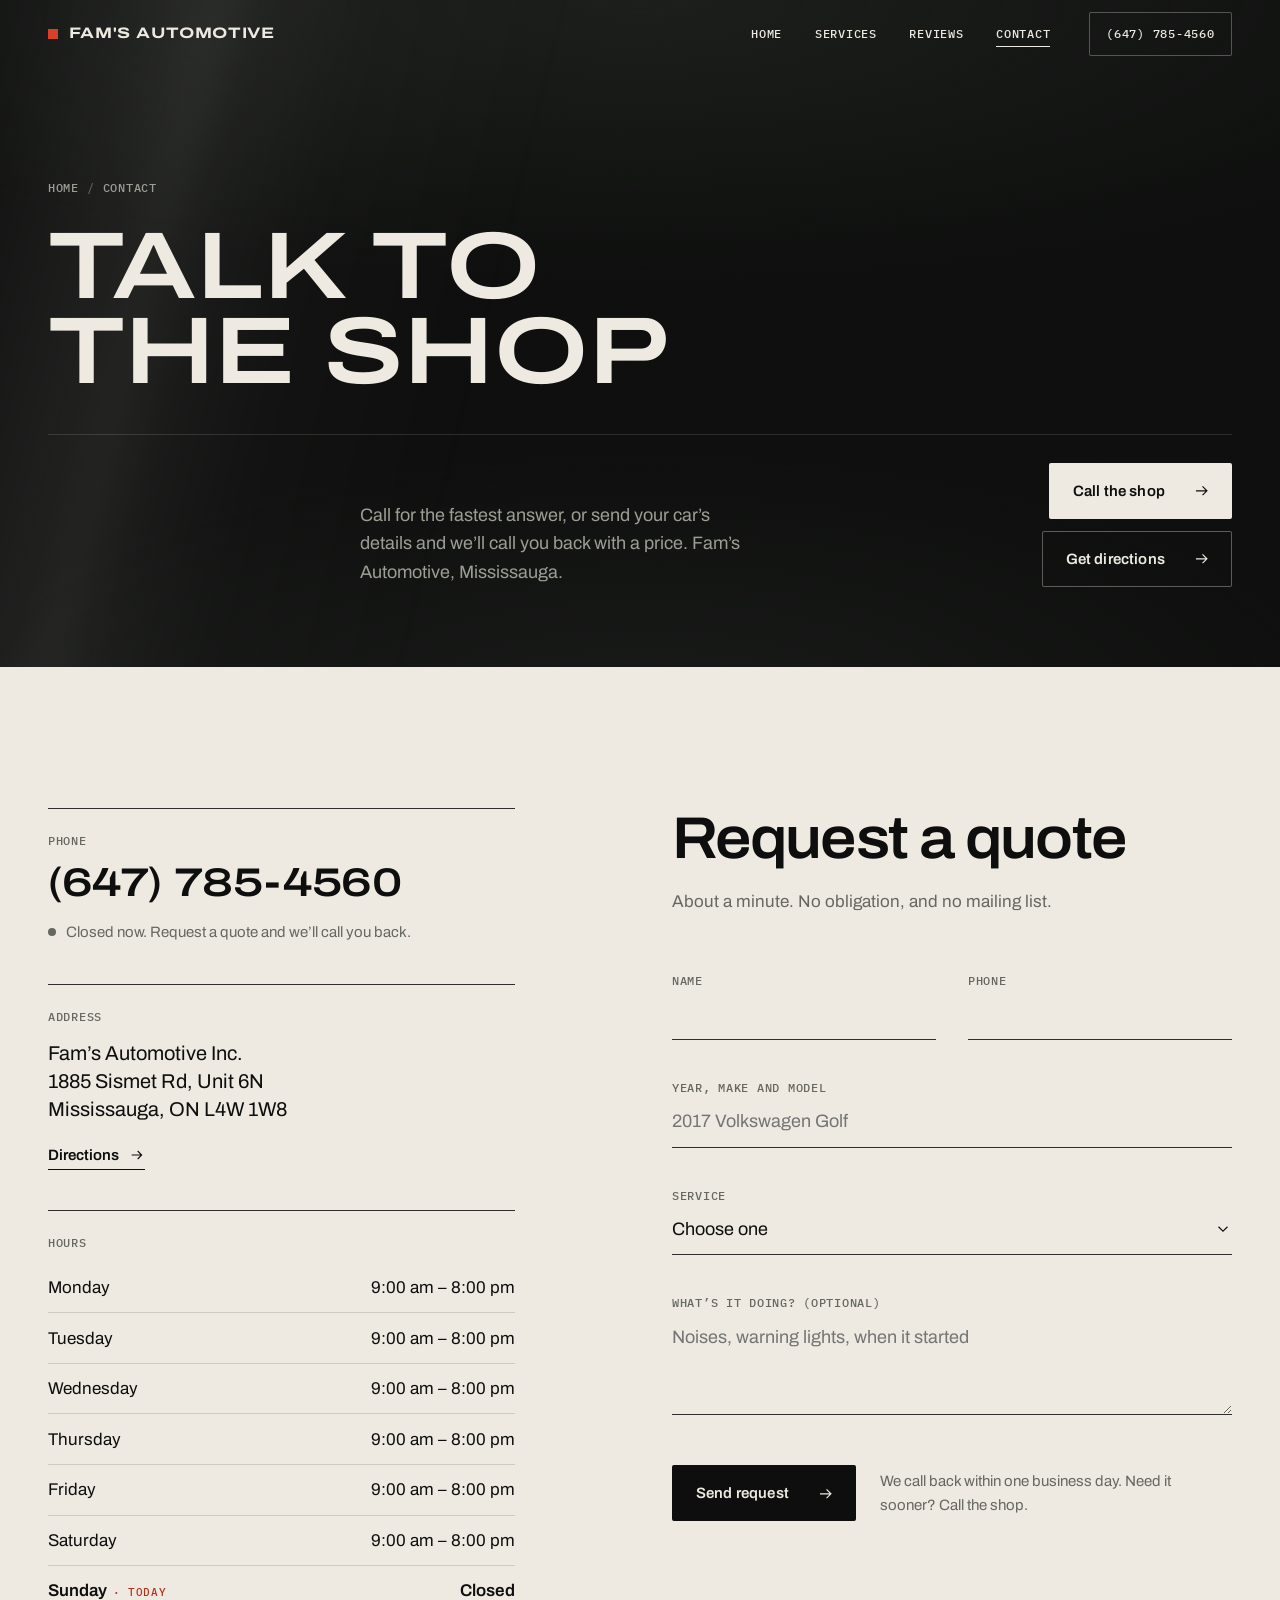
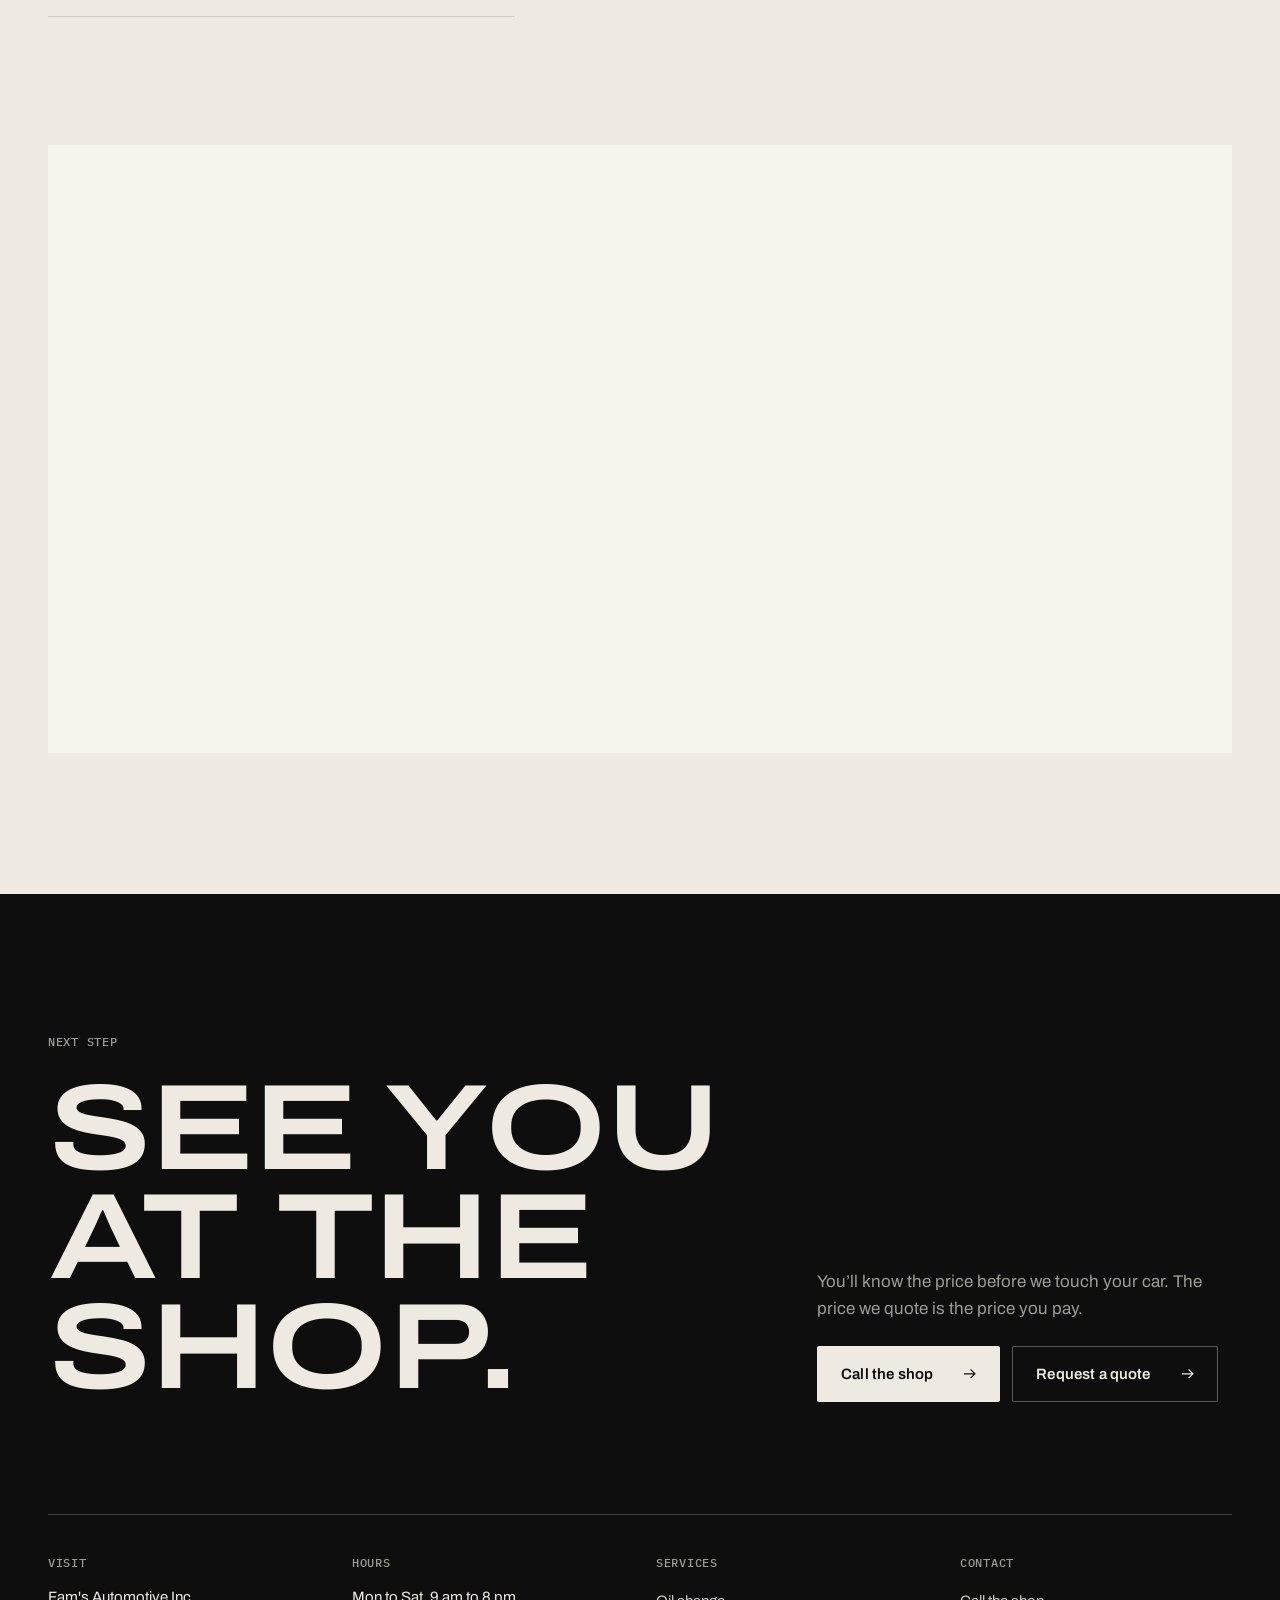
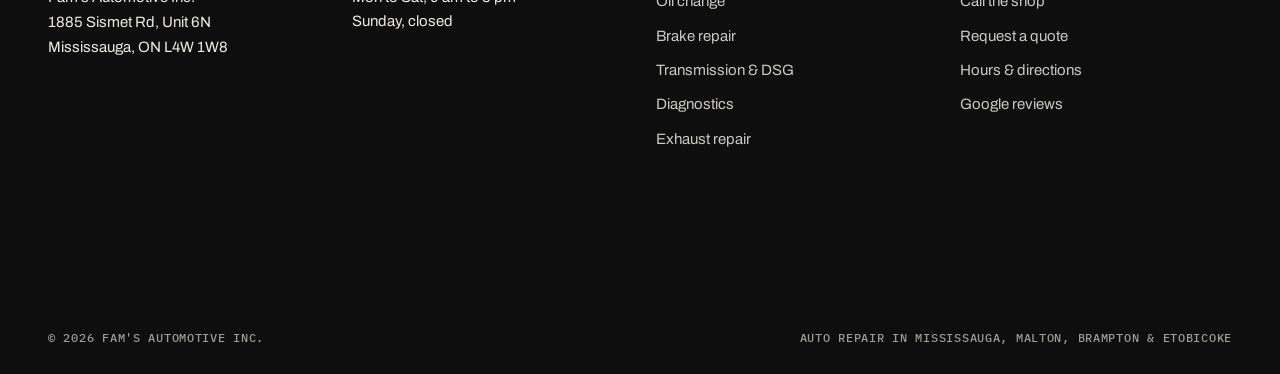
==== contact.html @ 75e60c89 "Complete homepage: real shop photos, gallery, comparison, cost of waiting, FAQ - Real photos (plates" ====
<!doctype html>
<html lang="en-CA">
<head>
  <meta charset="utf-8">
  <meta name="viewport" content="width=device-width, initial-scale=1, viewport-fit=cover">
  <title>Contact Fam's Automotive | Book Auto Repair in Mississauga</title>
  <meta name="description" content="Call, book online or get directions to Fam's Automotive in Mississauga. Hours, address and a quick quote form. Tell us your car and the problem and we'll call you back with a price.">
  <link rel="canonical" href="https://fams-automotive-teal.vercel.app/contact.html">
  <meta name="robots" content="index, follow, max-image-preview:large">
  <meta name="theme-color" content="#0d0e0d">
  <meta property="og:type" content="website">
  <meta property="og:site_name" content="Fam's Automotive Inc.">
  <meta property="og:locale" content="en_CA">
  <meta property="og:title" content="Contact Fam's Automotive | Mississauga Auto Repair">
  <meta property="og:description" content="Call, book online or get directions. Honest quotes before any work.">
  <meta property="og:url" content="https://fams-automotive-teal.vercel.app/contact.html">
  <meta property="og:image" content="https://fams-automotive-teal.vercel.app/images/og-fams-automotive.jpg">
  <meta property="og:image:width" content="1200">
  <meta property="og:image:height" content="630">
  <meta name="twitter:card" content="summary_large_image">

  <link rel="icon" href="favicon.svg" type="image/svg+xml">
  <link rel="apple-touch-icon" href="images/apple-touch-icon.png">
  <link rel="manifest" href="site.webmanifest">
  <link rel="preload" href="fonts/archivo-var.woff2" as="font" type="font/woff2" crossorigin>
  <link rel="stylesheet" href="css/styles.css?v=20261026e">
  <script>document.documentElement.classList.add('js')</script>

  <script type="application/ld+json">
  {
    "@context": "https://schema.org",
    "@graph": [
      {
        "@type": "AutoRepair",
        "@id": "https://fams-automotive-teal.vercel.app/#business",
        "name": "Fam's Automotive Inc.",
        "url": "https://fams-automotive-teal.vercel.app/",
        "telephone": "+1-647-785-4560",
        "image": "https://fams-automotive-teal.vercel.app/images/og-fams-automotive.jpg",
        "priceRange": "$$",
        "address": { "@type": "PostalAddress", "streetAddress": "1885 Sismet Rd Unit 6N", "addressLocality": "Mississauga", "addressRegion": "ON", "postalCode": "L4W 1W8", "addressCountry": "CA" },
        "openingHoursSpecification": [
          { "@type": "OpeningHoursSpecification", "dayOfWeek": ["Monday", "Tuesday", "Wednesday", "Thursday", "Friday", "Saturday"], "opens": "09:00", "closes": "20:00" }
        ],
        "contactPoint": { "@type": "ContactPoint", "telephone": "+1-647-785-4560", "contactType": "customer service", "areaServed": "CA" },
        "hasMap": "https://share.google/P5KAsRLT8g4FF58c0"
      },
      {
        "@type": "ContactPage",
        "@id": "https://fams-automotive-teal.vercel.app/contact.html#webpage",
        "url": "https://fams-automotive-teal.vercel.app/contact.html",
        "name": "Contact Fam's Automotive | Book Auto Repair in Mississauga",
        "isPartOf": { "@id": "https://fams-automotive-teal.vercel.app/#website" },
        "about": { "@id": "https://fams-automotive-teal.vercel.app/#business" },
        "breadcrumb": { "@id": "https://fams-automotive-teal.vercel.app/contact.html#breadcrumb" },
        "inLanguage": "en-CA"
      },
      {
        "@type": "BreadcrumbList",
        "@id": "https://fams-automotive-teal.vercel.app/contact.html#breadcrumb",
        "itemListElement": [
          { "@type": "ListItem", "position": 1, "name": "Home", "item": "https://fams-automotive-teal.vercel.app/" },
          { "@type": "ListItem", "position": 2, "name": "Contact", "item": "https://fams-automotive-teal.vercel.app/contact.html" }
        ]
      }
    ]
  }
  </script>
</head>
<body>
  <a class="skip" href="#main">Skip to content</a>

  <header class="site-header">
    <div class="wrap site-header__in">
      <a class="brand" href="./" aria-label="Fam's Automotive, home"><span class="brand__mark" aria-hidden="true"></span><span class="brand__name">Fam's Automotive</span></a>
      <nav class="nav label" aria-label="Main"><a href="./">Home</a><a href="services.html">Services</a><a href="./#reviews">Reviews</a><a href="contact.html" aria-current="page">Contact</a></nav>
      <a class="header-call label" href="tel:+16477854560" data-phone aria-label="Call the shop at (647) 785-4560">(647) 785-4560</a>
      <button class="menu-btn label" type="button" aria-expanded="false" aria-controls="menu"><span class="menu-btn__text">Menu</span><span class="menu-btn__lines" aria-hidden="true"></span></button>
    </div>
  </header>
  <div class="menu" id="menu">
    <nav aria-label="Mobile"><ol><li><a class="menu__link" href="./"><span class="label">01</span>Home</a></li><li><a class="menu__link" href="services.html"><span class="label">02</span>Services</a></li><li><a class="menu__link" href="./#reviews"><span class="label">03</span>Reviews</a></li><li><a class="menu__link" href="contact.html"><span class="label">04</span>Contact</a></li></ol></nav>
    <div class="menu__foot">
      <a class="btn btn--light" href="tel:+16477854560" data-phone>Call the shop <svg class="btn__arrow" viewBox="0 0 24 24" aria-hidden="true"><path d="M4 12h15M13 6l6 6-6 6"/></svg></a>
      <a class="btn btn--outline-light" href="contact.html#quote">Request a quote <svg class="btn__arrow" viewBox="0 0 24 24" aria-hidden="true"><path d="M4 12h15M13 6l6 6-6 6"/></svg></a>
    </div>
  </div>

  <main id="main">
    <section class="page-hero on-ink" aria-labelledby="page-title">
      <div class="hero__bg" aria-hidden="true"><div class="hero__sheen"></div></div>
      <div class="wrap page-hero__grid">
        <div>
          <nav aria-label="Breadcrumb"><ol class="crumbs label in"><li><a href="./">Home</a></li><li aria-current="page">Contact</li></ol></nav>
          <h1 class="display" id="page-title"><span class="line"><span style="--d:100">Talk to</span></span> <span class="line"><span style="--d:200">the shop</span></span></h1>
        </div>
        <div class="page-hero__aside in" style="--d:450">
          <p>Call for the fastest answer, or send your car&rsquo;s details and we&rsquo;ll call you back with a price. Fam&rsquo;s Automotive, Mississauga.</p>
          <div class="page-hero__actions">
            <a class="btn btn--light" href="tel:+16477854560" data-phone>Call the shop <svg class="btn__arrow" viewBox="0 0 24 24" aria-hidden="true"><path d="M4 12h15M13 6l6 6-6 6"/></svg></a>
            <a class="btn btn--outline-light" href="https://www.google.com/maps/dir/?api=1&amp;destination=Fam%27s+Automotive+Inc%2C+1885+Sismet+Rd+Unit+6N%2C+Mississauga%2C+ON+L4W+1W8" target="_blank" rel="noopener">Get directions <svg class="btn__arrow" viewBox="0 0 24 24" aria-hidden="true"><path d="M4 12h15M13 6l6 6-6 6"/></svg></a>
          </div>
        </div>
      </div>
    </section>

    <section class="section" aria-label="Contact details and quote request">
      <div class="wrap">
        <div class="contact">
          <div class="contact__info">
            <div class="contact__block">
              <h2 class="label label--muted">Phone</h2>
              <a class="contact__big" href="tel:+16477854560" data-phone>(647) 785-4560</a>
              <p class="status" data-open-now hidden></p>
            </div>
            <div class="contact__block">
              <h2 class="label label--muted">Address</h2>
              <address>Fam&rsquo;s Automotive Inc.<br>1885 Sismet Rd, Unit 6N<br>Mississauga, ON L4W 1W8</address>
              <a class="link" href="https://www.google.com/maps/dir/?api=1&amp;destination=Fam%27s+Automotive+Inc%2C+1885+Sismet+Rd+Unit+6N%2C+Mississauga%2C+ON+L4W+1W8" target="_blank" rel="noopener">Directions <svg class="btn__arrow" viewBox="0 0 24 24" aria-hidden="true"><path d="M4 12h15M13 6l6 6-6 6"/></svg></a>
            </div>
            <div class="contact__block" id="hours">
              <h2 class="label label--muted">Hours</h2>
              <table class="hours" data-hours>
                <caption class="sr-only">Shop hours</caption>
                <tbody>
                  <tr data-day="Mon" data-open="09:00" data-close="20:00"><th scope="row">Monday</th><td>9:00 am &ndash; 8:00 pm</td></tr>
                  <tr data-day="Tue" data-open="09:00" data-close="20:00"><th scope="row">Tuesday</th><td>9:00 am &ndash; 8:00 pm</td></tr>
                  <tr data-day="Wed" data-open="09:00" data-close="20:00"><th scope="row">Wednesday</th><td>9:00 am &ndash; 8:00 pm</td></tr>
                  <tr data-day="Thu" data-open="09:00" data-close="20:00"><th scope="row">Thursday</th><td>9:00 am &ndash; 8:00 pm</td></tr>
                  <tr data-day="Fri" data-open="09:00" data-close="20:00"><th scope="row">Friday</th><td>9:00 am &ndash; 8:00 pm</td></tr>
                  <tr data-day="Sat" data-open="09:00" data-close="20:00"><th scope="row">Saturday</th><td>9:00 am &ndash; 8:00 pm</td></tr>
                  <tr data-day="Sun"><th scope="row">Sunday</th><td>Closed</td></tr>
                </tbody>
              </table>
            </div>
          </div>

          <div class="contact__form" id="quote">
            <form class="form reveal" action="[FORM ENDPOINT]" method="post" novalidate data-quote-form>
              <h2 class="heading" data-rise>Request a quote</h2>
              <p>About a minute. No obligation, and no mailing list.</p>
              <div class="form__fields">
                <div class="field">
                  <label class="label" for="q-name">Name</label>
                  <input id="q-name" name="name" type="text" autocomplete="name" required aria-describedby="q-name-err">
                  <p class="field__err" id="q-name-err" aria-live="polite"></p>
                </div>
                <div class="field">
                  <label class="label" for="q-phone">Phone</label>
                  <input id="q-phone" name="phone" type="tel" inputmode="tel" autocomplete="tel" required aria-describedby="q-phone-err">
                  <p class="field__err" id="q-phone-err" aria-live="polite"></p>
                </div>
                <div class="field field--full">
                  <label class="label" for="q-vehicle">Year, make and model</label>
                  <input id="q-vehicle" name="vehicle" type="text" placeholder="2017 Volkswagen Golf" required aria-describedby="q-vehicle-err">
                  <p class="field__err" id="q-vehicle-err" aria-live="polite"></p>
                </div>
                <div class="field field--full">
                  <label class="label" for="q-service">Service</label>
                  <select id="q-service" name="service" required aria-describedby="q-service-err">
                    <option value="">Choose one</option>
                    <option value="oil-change">Oil change &amp; maintenance</option>
                    <option value="brakes">Brakes</option>
                    <option value="transmission">Transmission or DSG service</option>
                    <option value="diagnostics">Check engine light / diagnostics</option>
                    <option value="exhaust">Exhaust or manifold</option>
                    <option value="tune-up">Tune-up / spark plugs</option>
                    <option value="suspension">Suspension &amp; steering</option>
                    <option value="other">Something else</option>
                  </select>
                  <p class="field__err" id="q-service-err" aria-live="polite"></p>
                </div>
                <div class="field field--full">
                  <label class="label" for="q-msg">What&rsquo;s it doing? (optional)</label>
                  <textarea id="q-msg" name="message" placeholder="Noises, warning lights, when it started"></textarea>
                  <p class="field__err"></p>
                </div>
              </div>
              <input type="text" name="_gotcha" tabindex="-1" autocomplete="off" hidden>
              <div class="form__submit">
                <button class="btn btn--dark" type="submit">Send request <svg class="btn__arrow" viewBox="0 0 24 24" aria-hidden="true"><path d="M4 12h15M13 6l6 6-6 6"/></svg></button>
                <p class="muted">We call back within one business day. Need it sooner? Call the shop.</p>
              </div>
              <p class="form__status" role="status" aria-live="polite"></p>
            </form>
          </div>
        </div>

        <div class="map reveal">
          <iframe title="Map to Fam's Automotive in Mississauga" src="https://maps.google.com/maps?q=Fam%27s%20Automotive%20Inc%2C%201885%20Sismet%20Rd%20Unit%206N%2C%20Mississauga%2C%20ON%20L4W%201W8&amp;z=14&amp;output=embed" loading="lazy" referrerpolicy="no-referrer-when-downgrade"></iframe>
        </div>
      </div>
    </section>
  </main>

  <footer class="closing on-ink" aria-labelledby="closing-title">
    <div class="wrap">
      <div class="closing__grid">
        <div>
          <p class="label label--muted reveal">Next step</p>
          <h2 class="display" id="closing-title" style="margin-top:1.5rem">See you at the shop.</h2>
        </div>
        <div class="closing__cta reveal" style="--i:1">
          <p>You&rsquo;ll know the price before we touch your car. The price we quote is the price you pay.</p>
          <div class="closing__btns">
            <a class="btn btn--light" href="tel:+16477854560" data-phone>Call the shop <svg class="btn__arrow" viewBox="0 0 24 24" aria-hidden="true"><path d="M4 12h15M13 6l6 6-6 6"/></svg></a>
            <a class="btn btn--outline-light" href="contact.html#quote">Request a quote <svg class="btn__arrow" viewBox="0 0 24 24" aria-hidden="true"><path d="M4 12h15M13 6l6 6-6 6"/></svg></a>
          </div>
        </div>
      </div>
      <div class="foot">
        <div>
          <h2 class="label">Visit</h2>
          <address>Fam's Automotive Inc.<br>1885 Sismet Rd, Unit 6N<br>Mississauga, ON L4W 1W8</address>
        </div>
        <div>
          <h2 class="label">Hours</h2>
          <p>Mon to Sat, 9 am to 8 pm<br>Sunday, closed</p>
        </div>
        <div>
          <h2 class="label">Services</h2>
          <ul>
            <li><a href="services.html#oil-change">Oil change</a></li>
            <li><a href="services.html#brake-repair">Brake repair</a></li>
            <li><a href="services.html#transmission-service">Transmission &amp; DSG</a></li>
            <li><a href="services.html#check-engine-light">Diagnostics</a></li>
            <li><a href="services.html#exhaust-repair">Exhaust repair</a></li>
          </ul>
        </div>
        <div>
          <h2 class="label">Contact</h2>
          <ul>
            <li><a href="tel:+16477854560" data-phone>Call the shop</a></li>
            <li><a href="contact.html#quote">Request a quote</a></li>
            <li><a href="contact.html#hours">Hours &amp; directions</a></li>
            <li><a href="https://share.google/P5KAsRLT8g4FF58c0" rel="noopener" target="_blank">Google reviews</a></li>
          </ul>
        </div>
      </div>
      <p class="wordmark" aria-hidden="true"><span style="--c:0">F</span><span style="--c:1">A</span><span style="--c:2">M</span><span style="--c:3">’</span><span style="--c:4">S</span><span style="--c:5">&nbsp;</span><span style="--c:6">A</span><span style="--c:7">U</span><span style="--c:8">T</span><span style="--c:9">O</span><span style="--c:10">M</span><span style="--c:11">O</span><span style="--c:12">T</span><span style="--c:13">I</span><span style="--c:14">V</span><span style="--c:15">E</span></p>
      <div class="legal label">
        <p>&copy; <span data-year>2026</span> Fam's Automotive Inc.</p>
        <p>Auto repair in Mississauga, Malton, Brampton &amp; Etobicoke</p>
      </div>
    </div>
  </footer>

  <nav class="mbar" aria-label="Quick contact">
    <a href="tel:+16477854560" data-phone><svg viewBox="0 0 24 24" aria-hidden="true"><path d="M5 4h4l2 5-2.5 1.5a11 11 0 0 0 5 5L15 13l5 2v4a2 2 0 0 1-2 2A16 16 0 0 1 3 6a2 2 0 0 1 2-2"/></svg> Call the shop</a>
    <a href="contact.html#quote">Request a quote</a>
  </nav>

  <script src="js/main.js?v=20261026e" defer></script>
</body>
</html>
---- css/styles.css ----
/* Fam's Automotive
   Editorial / spec-sheet system. Graphite, bone, one signal red used sparingly.
   Archivo (variable width) for everything, IBM Plex Mono for labels. */

@font-face {
  font-family: "Archivo";
  src: url("../fonts/archivo-var.woff2") format("woff2");
  font-weight: 100 900;
  font-stretch: 62% 125%;
  font-display: swap;
}
@font-face {
  font-family: "Plex Mono";
  src: url("../fonts/plex-mono-400.woff2") format("woff2");
  font-weight: 400;
  font-display: swap;
}
@font-face {
  font-family: "Plex Mono";
  src: url("../fonts/plex-mono-500.woff2") format("woff2");
  font-weight: 500;
  font-display: swap;
}

:root {
  --ink: #0d0e0d;
  --ink-2: #161816;
  --ink-3: #222522;
  --bone: #eeeae2;
  --paper: #f7f4ee;
  --cream: #e5ddcf;
  --stone: #66675f; /* 5.1:1 on bone, 4.6:1 on cream */
  --stone-dark: #9c9d94; /* muted text on ink, 6.9:1 */
  --line: rgba(13, 14, 13, 0.14);
  --line-strong: rgba(13, 14, 13, 0.85);
  --line-dark: rgba(236, 235, 229, 0.14);
  --signal: #d8402a;
  --signal-ink: #b5321e; /* on bone/paper, 5.2:1 */

  --sans: "Archivo", ui-sans-serif, system-ui, -apple-system, "Segoe UI", sans-serif;
  --mono: "Plex Mono", ui-monospace, "SFMono-Regular", Menlo, monospace;

  --gutter: clamp(1.25rem, 4vw, 3rem);
  --max: 90rem;
  --header-h: 4.25rem;
  --mbar-h: 0px;
  --ease: cubic-bezier(0.2, 0.7, 0.1, 1);
  --ease-in-out: cubic-bezier(0.65, 0, 0.35, 1);
}

*, *::before, *::after { box-sizing: border-box; }
* { margin: 0; }
html { -webkit-text-size-adjust: 100%; scroll-padding-top: calc(var(--header-h) + 1rem); }
@media (prefers-reduced-motion: no-preference) { html { scroll-behavior: smooth; } }
body {
  font: 400 1.0625rem/1.6 var(--sans);
  font-stretch: 100%;
  color: var(--ink);
  background: var(--bone);
  -webkit-font-smoothing: antialiased;
  -moz-osx-font-smoothing: grayscale;
  text-rendering: optimizeLegibility;
  padding-bottom: var(--mbar-h);
}
img, svg, video, iframe { display: block; max-width: 100%; }
a { color: inherit; text-decoration: none; }
button, input, select, textarea { font: inherit; color: inherit; }
button { background: none; border: 0; padding: 0; cursor: pointer; }
p { text-wrap: pretty; }
::selection { background: var(--signal); color: var(--bone); }

.skip {
  position: absolute; left: 1rem; top: -4rem; z-index: 200;
  padding: 0.75rem 1rem; background: var(--bone); color: var(--ink); font-weight: 600;
}
.skip:focus { top: 1rem; }
:focus-visible { outline: 2px solid var(--signal); outline-offset: 3px; }

.wrap { width: min(100% - 2 * var(--gutter), var(--max)); margin-inline: auto; }
.sr-only { position: absolute; width: 1px; height: 1px; overflow: hidden; clip: rect(0 0 0 0); white-space: nowrap; }

/* ---------- Type ---------- */
.display {
  font-family: var(--sans);
  font-stretch: 125%;
  font-weight: 600;
  text-transform: uppercase;
  letter-spacing: -0.012em;
  line-height: 0.9;
  text-wrap: balance;
}
.label {
  font: 500 0.75rem/1.3 var(--mono);
  letter-spacing: 0.06em;
  text-transform: uppercase;
}
.label--muted { color: var(--stone); }
.on-ink .label--muted, .on-ink .muted { color: var(--stone-dark); }
.muted { color: var(--stone); }

/* ---------- Buttons ---------- */
.btn {
  position: relative; display: inline-flex; align-items: center; justify-content: space-between; gap: 1.75rem;
  min-height: 3.5rem; padding: 0 1.35rem 0 1.5rem;
  border-radius: 2px;
  font-weight: 600; font-size: 0.9375rem; letter-spacing: 0.01em;
  transition: background-color 0.35s var(--ease), color 0.35s var(--ease), box-shadow 0.35s var(--ease);
}
.btn__arrow { width: 1.1rem; height: 1.1rem; flex: none; fill: none; stroke: currentColor; stroke-width: 1.6; transition: transform 0.45s var(--ease); }
.btn--light { background: var(--bone); color: var(--ink); }
.btn--dark { background: var(--ink); color: var(--bone); }
.btn--outline-light { color: var(--bone); box-shadow: inset 0 0 0 1px rgba(236, 235, 229, 0.35); }
.btn--outline-dark { color: var(--ink); box-shadow: inset 0 0 0 1px var(--line-strong); }
@media (hover: hover) and (pointer: fine) {
  .btn:hover .btn__arrow { transform: translateX(4px); }
  .btn--light:hover { background: #fff; }
  .btn--dark:hover { background: var(--ink-3); }
  .btn--outline-light:hover { box-shadow: inset 0 0 0 1px var(--bone); }
  .btn--outline-dark:hover { background: var(--ink); color: var(--bone); }
}
.link {
  display: inline-flex; align-items: center; gap: 0.6rem;
  font-weight: 600; font-size: 0.9375rem;
  background: linear-gradient(currentColor, currentColor) 0 100% / 100% 1px no-repeat;
  padding-bottom: 0.2rem;
  transition: background-size 0.45s var(--ease);
}
.link .btn__arrow { width: 1rem; height: 1rem; }
@media (hover: hover) and (pointer: fine) {
  .link:hover { background-size: 0% 1px; background-position: 100% 100%; }
  .link:hover .btn__arrow { transform: translateX(4px); }
}

/* ---------- Header ---------- */
.site-header {
  position: fixed; inset: 0 0 auto 0; z-index: 100;
  padding-top: env(safe-area-inset-top);
  color: var(--bone);
  transition: background-color 0.4s var(--ease), border-color 0.4s var(--ease);
  border-bottom: 1px solid transparent;
}
.site-header.is-scrolled { background: rgba(13, 14, 13, 0.88); backdrop-filter: blur(14px) saturate(1.2); -webkit-backdrop-filter: blur(14px) saturate(1.2); border-bottom-color: var(--line-dark); }
.site-header__in { display: flex; align-items: center; justify-content: space-between; gap: 1.5rem; height: var(--header-h); }
.brand { display: inline-flex; align-items: center; gap: 0.7rem; }
.brand__mark { width: 0.6rem; height: 0.6rem; background: var(--signal); flex: none; }
.brand__name { font-stretch: 125%; font-weight: 700; font-size: 0.95rem; letter-spacing: 0.04em; text-transform: uppercase; line-height: 1; white-space: nowrap; }
.nav { display: none; }
.nav a { position: relative; display: inline-flex; align-items: center; height: 2.75rem; padding: 0 0.9rem; }
.nav a::after { content: ""; position: absolute; left: 0.9rem; right: 0.9rem; bottom: 0.55rem; height: 1px; background: currentColor; transform: scaleX(0); transform-origin: right; transition: transform 0.45s var(--ease); }
.nav a[aria-current="page"]::after { transform: scaleX(1); }
@media (hover: hover) and (pointer: fine) { .nav a:hover::after { transform: scaleX(1); transform-origin: left; } }
.header-call { display: none; }
.menu-btn {
  display: inline-flex; align-items: center; gap: 0.6rem; height: 2.75rem; padding: 0 0.25rem;
}
.menu-btn__lines { position: relative; width: 1.5rem; height: 0.55rem; }
.menu-btn__lines::before, .menu-btn__lines::after { content: ""; position: absolute; left: 0; right: 0; height: 1.5px; background: currentColor; transition: transform 0.45s var(--ease), top 0.45s var(--ease); }
.menu-btn__lines::before { top: 0; }
.menu-btn__lines::after { top: calc(100% - 1.5px); }
.nav-open .menu-btn__lines::before { top: calc(50% - 0.75px); transform: rotate(45deg); }
.nav-open .menu-btn__lines::after { top: calc(50% - 0.75px); transform: rotate(-45deg); }
@media (min-width: 60rem) {
  .nav { display: flex; align-items: center; gap: 0.25rem; margin-left: auto; }
  .header-call { display: inline-flex; align-items: center; gap: 0.6rem; height: 2.75rem; padding: 0 1.1rem; border-radius: 2px; box-shadow: inset 0 0 0 1px rgba(236, 235, 229, 0.3); transition: background-color 0.35s var(--ease), color 0.35s var(--ease); }
  .menu-btn { display: none; }
}
@media (hover: hover) and (pointer: fine) { .header-call:hover { background: var(--bone); color: var(--ink); } }

/* Mobile menu */
.menu {
  position: fixed; inset: 0; z-index: 90;
  display: flex; flex-direction: column; justify-content: space-between;
  padding: calc(var(--header-h) + env(safe-area-inset-top) + 2rem) var(--gutter) calc(2rem + env(safe-area-inset-bottom));
  background: var(--ink); color: var(--bone);
  visibility: hidden; opacity: 0;
  transition: opacity 0.4s var(--ease), visibility 0s linear 0.4s;
}
.nav-open .menu { visibility: visible; opacity: 1; transition: opacity 0.4s var(--ease); }
.nav-open { overflow: hidden; }
.menu ol { list-style: none; padding: 0; border-top: 1px solid var(--line-dark); }
.menu li { border-bottom: 1px solid var(--line-dark); }
.menu a.menu__link { display: flex; align-items: baseline; gap: 1rem; padding: 1.1rem 0; font-stretch: 125%; font-weight: 600; font-size: clamp(1.7rem, 8vw, 2.6rem); text-transform: uppercase; line-height: 1; letter-spacing: -0.01em; }
.menu a.menu__link .label { color: var(--stone-dark); font-size: 0.7rem; }
.menu__foot { display: grid; gap: 1rem; }
@media (min-width: 60rem) { .menu { display: none; } }

/* ---------- Hero ---------- */
.hero {
  position: relative; isolation: isolate; overflow: hidden;
  min-height: 100vh; min-height: 100svh;
  display: grid; grid-template-rows: 1fr auto;
  background: var(--ink); color: var(--bone);
  padding-top: calc(var(--header-h) + env(safe-area-inset-top));
}
/* Background: light moving across dark paint. Felt, not seen. */
.hero__bg { position: absolute; inset: 0; z-index: -1; overflow: hidden; pointer-events: none; }
.hero__bg::before {
  content: ""; position: absolute; inset: 0;
  background:
    radial-gradient(120% 70% at 50% 0%, #1b1e1b 0%, rgba(13, 14, 13, 0) 60%),
    radial-gradient(80% 60% at 50% 110%, #191b19 0%, rgba(13, 14, 13, 0) 70%),
    var(--ink);
}
.hero__sheen {
  position: absolute; top: -40%; bottom: -40%; left: -60%; width: 220%;
  background:
    linear-gradient(104deg,
      transparent 38%,
      rgba(236, 235, 229, 0.025) 44%,
      rgba(236, 235, 229, 0.085) 49.4%,
      rgba(236, 235, 229, 0.11) 50%,
      rgba(236, 235, 229, 0.06) 51.2%,
      rgba(236, 235, 229, 0.02) 55%,
      transparent 62%);
  filter: blur(18px);
  transform: translateX(-18%);
}
/* Phone-only hero video (portrait clip). Desktop keeps the light band: the clip would have to be
   blown up and cropped to a thin strip there. main.js only loads it on phones. */
.hero__video, .hero__shade { display: none; }
@media (max-width: 59.99rem) {
  .hero__video { display: block; position: absolute; inset: 0; width: 100%; height: 100%; object-fit: cover; opacity: 0; transition: opacity 1.4s var(--ease); }
  .hero__video.is-playing { opacity: 0.8; }
  .hero__shade {
    display: block; position: absolute; inset: 0;
    background:
      linear-gradient(to bottom, rgba(13, 14, 13, 0.75) 0%, rgba(13, 14, 13, 0) 22%),
      linear-gradient(to top, rgba(13, 14, 13, 0.85) 0%, rgba(13, 14, 13, 0) 35%),
      radial-gradient(90% 45% at 50% 46%, rgba(13, 14, 13, 0.62) 0%, rgba(13, 14, 13, 0.18) 100%);
  }
}
.hero__sheen--warm {
  background: linear-gradient(104deg, transparent 44%, rgba(216, 64, 42, 0.05) 50%, transparent 56%);
  filter: blur(40px);
}
@media (prefers-reduced-motion: no-preference) {
  .hero__sheen { animation: sheen 16s var(--ease-in-out) infinite alternate; }
  .hero__sheen--warm { animation-duration: 23s; animation-delay: -6s; }
  @keyframes sheen { from { transform: translateX(-26%); } to { transform: translateX(16%); } }
}
.hero__bg::after {
  content: ""; position: absolute; inset: 0; opacity: 0.09; mix-blend-mode: overlay;
  background-image: url("data:image/svg+xml,%3Csvg xmlns='http://www.w3.org/2000/svg' width='200' height='200'%3E%3Cfilter id='n'%3E%3CfeTurbulence type='fractalNoise' baseFrequency='.85' numOctaves='3' stitchTiles='stitch'/%3E%3C/filter%3E%3Crect width='100%25' height='100%25' filter='url(%23n)'/%3E%3C/svg%3E");
}

.hero__main { display: grid; place-items: center; text-align: center; padding: clamp(2.5rem, 8vh, 6rem) 0; }
.hero__inner { display: flex; flex-direction: column; align-items: center; }
.hero__kicker { display: inline-flex; align-items: center; gap: 0.9rem; color: var(--stone-dark); }
.hero__kicker::before, .hero__kicker::after { content: ""; width: 1.75rem; height: 1px; background: currentColor; opacity: 0.6; }
.hero__title {
  margin-top: 1.75rem;
  font-size: clamp(2.35rem, 8.6vw, 6.5rem);
  max-width: 13.5ch;
}
.hero__sub { margin-top: 1.75rem; max-width: 34rem; font-size: clamp(1.0625rem, 1.6vw, 1.1875rem); line-height: 1.55; color: var(--stone-dark); }
.hero__actions { display: flex; flex-wrap: wrap; justify-content: center; gap: 0.75rem; margin-top: 2.5rem; width: 100%; }
.hero__actions .btn { min-width: 15rem; flex: 0 1 auto; }
@media (max-width: 34rem) { .hero__actions .btn { flex: 1 1 100%; } }

.specs {
  display: grid; grid-template-columns: repeat(2, 1fr);
  border-top: 1px solid var(--line-dark);
  list-style: none; padding: 0;
}
.specs li { padding: 1.1rem 0 1.25rem; display: grid; gap: 0.35rem; align-content: start; }
.specs li:nth-child(odd) { padding-right: 1rem; }
.specs li:nth-child(even) { padding-left: 1rem; border-left: 1px solid var(--line-dark); }
.specs li:nth-child(n+3) { border-top: 1px solid var(--line-dark); }
.specs .label { color: var(--stone-dark); }
.specs strong { font-weight: 500; font-size: 1rem; letter-spacing: 0; }
@media (min-width: 52rem) {
  .specs { grid-template-columns: repeat(4, 1fr); }
  .specs li { padding: 1.5rem 1.5rem 1.75rem !important; border-top: 0 !important; border-left: 1px solid var(--line-dark); }
  .specs li:first-child { border-left: 0; padding-left: 0 !important; }
}

/* Load-in: masked line rise for the headline, simple fades for the rest */
@media (prefers-reduced-motion: no-preference) {
  .js .in { opacity: 0; transform: translateY(16px); animation: in 1.1s var(--ease) forwards; animation-delay: calc(var(--d, 0) * 1ms + 150ms); }
  @keyframes in { to { opacity: 1; transform: none; } }
  .js .line { display: block; overflow: hidden; padding-bottom: 0.06em; margin-bottom: -0.06em; }
  .js .line > span { display: block; transform: translateY(105%); animation: line 1.2s var(--ease) forwards; animation-delay: calc(var(--d, 0) * 1ms + 150ms); }
  @keyframes line { to { transform: none; } }
}

/* ---------- Page hero (inner pages) ---------- */
.page-hero {
  position: relative; isolation: isolate; overflow: hidden;
  background: var(--ink); color: var(--bone);
  padding: calc(var(--header-h) + env(safe-area-inset-top) + clamp(3rem, 9vw, 7rem)) 0 0;
}
.page-hero__grid { display: grid; gap: 2.5rem; padding-bottom: clamp(3rem, 7vw, 5rem); }
.page-hero h1 { font-size: clamp(2.4rem, 7.4vw, 6.25rem); }
.page-hero__aside { display: grid; gap: 1.75rem; align-items: end; padding-top: 1.75rem; border-top: 1px solid var(--line-dark); }
.page-hero__aside p { color: var(--stone-dark); font-size: 1.125rem; max-width: 30rem; }
.page-hero__actions { display: flex; flex-wrap: wrap; gap: 0.75rem; }
.crumbs { display: flex; gap: 0.5rem; list-style: none; padding: 0; margin-bottom: 1.75rem; color: var(--stone-dark); }
.crumbs li + li::before { content: "/"; margin-right: 0.5rem; opacity: 0.5; }
@media (max-width: 34rem) { .page-hero__actions .btn { flex: 1 1 100%; } }
@media (min-width: 60rem) {
  .page-hero__aside { grid-template-columns: 3fr 9fr; column-gap: 2rem; }
  .page-hero__aside p { grid-column: 2; max-width: 34rem; }
  .page-hero__actions { grid-column: 2; }
}
@media (min-width: 72rem) {
  .page-hero__aside { grid-template-columns: 3fr 5fr 4fr; }
  .page-hero__aside p { grid-column: 2; }
  .page-hero__actions { grid-column: 3; justify-content: flex-end; }
}

/* ---------- Sections ---------- */
.section { padding: clamp(5rem, 11vw, 9.5rem) 0; }
.section--paper { background: var(--paper); }
.section--ink { background: var(--ink); color: var(--bone); }
.section--cream { background: var(--cream); }

/* Section headings: sentence case, near-normal width. Wide caps are kept for page titles and the closing line. */
.heading { font-stretch: 108%; font-weight: 600; font-size: clamp(2rem, 4.6vw, 3.9rem); line-height: 1.02; letter-spacing: -0.032em; text-wrap: balance; }
.heading--svc { font-size: clamp(1.9rem, 3.6vw, 2.9rem); }

/* Family */
.family__grid { display: grid; gap: 3rem; }
.family__text { display: grid; gap: 1.5rem; align-content: start; }
.family__photo { order: 2; display: grid; gap: 0.9rem; }
.photo-slot {
  position: relative; aspect-ratio: 4 / 5; display: grid; place-items: center;
  background: repeating-linear-gradient(135deg, rgba(13, 14, 13, 0.045) 0 1px, transparent 1px 14px), #ddd4c4;
  color: var(--stone);
}
.photo-slot::before { content: ""; position: absolute; inset: 0.9rem; border: 1px solid rgba(13, 14, 13, 0.18); pointer-events: none; }
.family__note { display: grid; gap: 1rem; max-width: 36rem; font-size: 1.1875rem; line-height: 1.55; }
.family__sign { margin-top: 0.5rem; font-weight: 600; }
.promises { list-style: none; padding: 0; margin-top: 1rem; border-top: 1px solid var(--line-strong); max-width: 36rem; }
.promises li { display: grid; grid-template-columns: 10.5rem minmax(0, 1fr); gap: 1rem; padding: 0.95rem 0; border-bottom: 1px solid rgba(13, 14, 13, 0.16); align-items: baseline; }
@media (max-width: 30rem) { .promises li { grid-template-columns: 1fr; gap: 0.25rem; } }
@media (min-width: 60rem) {
  .family__grid { grid-template-columns: 5fr 7fr; column-gap: clamp(2rem, 5vw, 5rem); align-items: start; }
  .family__photo { order: 0; position: sticky; top: calc(var(--header-h) + 2rem); }
}

/* Services & prices head */
.price-head { display: grid; gap: 1.5rem; margin-bottom: clamp(2.5rem, 5vw, 4rem); }
.price-head__aside { display: grid; gap: 1.25rem; justify-items: start; max-width: 36rem; }
@media (min-width: 60rem) {
  .price-head { grid-template-columns: 3fr 9fr; column-gap: 2rem; }
  .price-head .heading, .price-head__aside { grid-column: 2; }
  .price-head__aside { grid-template-columns: minmax(0, 1fr) auto; align-items: end; max-width: none; gap: 3rem; }
  .price-head__aside p { max-width: 34rem; }
}
.price-note { margin-top: 1.25rem; }

/* How it works: heading holds still, steps pass by */
.process__grid { display: grid; gap: 3rem; }
.process__head { display: grid; gap: 1.25rem; justify-items: start; align-content: start; }
.process__head p { max-width: 26rem; }
.process__steps { list-style: none; padding: 0; }
.process__steps li { display: grid; grid-template-columns: 4.5rem minmax(0, 1fr); gap: 1.25rem; padding: 2rem 0 2.5rem; border-top: 1px solid var(--line-strong); }
.process__steps li:last-child { border-bottom: 1px solid var(--line); }
.process__num { font-stretch: 125%; font-weight: 200; font-size: clamp(2.6rem, 5vw, 4rem); line-height: 0.82; letter-spacing: -0.04em; }
.process__steps h3 { font-stretch: 108%; font-weight: 600; font-size: 1.35rem; line-height: 1.2; letter-spacing: -0.015em; }
.process__steps p { margin-top: 0.6rem; color: var(--stone); max-width: 30rem; }
@media (min-width: 60rem) {
  .process__grid { grid-template-columns: 5fr 7fr; column-gap: clamp(2rem, 5vw, 5rem); align-items: start; }
  .process__head { position: sticky; top: calc(var(--header-h) + 3rem); }
  .process__steps li { grid-template-columns: 8rem minmax(0, 1fr); padding: 2.5rem 0 3rem; }
}

/* Review stars */
.stars { color: var(--signal); font-size: 0.85rem; letter-spacing: 0.2em; }
.idx { color: var(--stone); padding-top: 0.6em; }
.on-ink .idx { color: var(--stone-dark); }

/* Services index */
/* Services: photo cards. Rows with the photo beside on phones, a 2 then 3 column grid above. */
.svc-grid { list-style: none; padding: 1.75rem 0 0; border-top: 1px solid var(--line-strong); display: grid; gap: 1.75rem; }
.svc-card { display: grid; grid-template-columns: minmax(0, 38%) minmax(0, 1fr); gap: 1rem; align-items: start; }
.svc-card__media { position: relative; display: block; aspect-ratio: 4 / 3; overflow: hidden; background: var(--cream); }
.svc-card__media img { width: 100%; height: 100%; object-fit: cover; filter: saturate(0.85) contrast(1.03); transition: transform 0.9s var(--ease), filter 0.6s var(--ease); }
.svc-card__body { display: grid; gap: 0.45rem; align-content: start; }
.svc-card__meta { display: flex; justify-content: space-between; align-items: baseline; gap: 1rem; }
.svc-card__meta .label { color: var(--stone); }
.svc-card__price { font-weight: 600; font-size: 0.9375rem; font-variant-numeric: tabular-nums; white-space: nowrap; }
.svc-card__name { font-stretch: 125%; font-weight: 600; text-transform: uppercase; font-size: clamp(1.05rem, 2.4vw, 1.75rem); line-height: 1.02; letter-spacing: -0.01em; }
.svc-card__desc { color: var(--stone); font-size: 0.9375rem; line-height: 1.5; }
.svc-card__more { display: none; align-items: center; gap: 0.6rem; margin-top: 0.4rem; font-weight: 600; font-size: 0.9375rem; }
.svc-card__more .btn__arrow { width: 1rem; height: 1rem; }
@media (min-width: 40rem) {
  .svc-grid { grid-template-columns: repeat(2, minmax(0, 1fr)); gap: 3rem 2rem; padding-top: 2.5rem; }
  .svc-card { grid-template-columns: 1fr; gap: 1.25rem; }
  .svc-card__meta { padding-bottom: 0.75rem; border-bottom: 1px solid var(--line); }
  .svc-card__more { display: inline-flex; }
}
@media (min-width: 64rem) { .svc-grid { grid-template-columns: repeat(3, minmax(0, 1fr)); gap: 3.5rem 2rem; } }
@media (hover: hover) and (pointer: fine) {
  .svc-card:hover .svc-card__media img { transform: scale(1.045); filter: saturate(1) contrast(1.03); }
  .svc-card:hover .btn__arrow { transform: translateX(4px); }
}

/* Services page photo */
.svc__photo { aspect-ratio: 16 / 9; overflow: hidden; margin-bottom: 2.25rem; background: var(--cream); }
.svc__photo img { width: 100%; height: 100%; object-fit: cover; filter: saturate(0.85) contrast(1.03); }
}

/* Reviews */
.quote-lead { display: grid; gap: 2rem; padding-bottom: clamp(3.5rem, 7vw, 6rem); }
.quote-lead blockquote p {
  font-size: clamp(1.9rem, 5.4vw, 4.6rem); line-height: 1.04; letter-spacing: -0.03em; font-weight: 400; text-wrap: balance;
}
.quote-lead blockquote p::before { content: "\201C"; }
.quote-lead blockquote p::after { content: "\201D"; }
.quote-lead figcaption { margin-top: 2rem; display: flex; gap: 1rem; align-items: center; color: var(--stone-dark); }
.quote-lead figcaption::before { content: ""; width: 2.5rem; height: 1px; background: var(--signal); }
@media (min-width: 60rem) { .quote-lead { grid-template-columns: 3fr 9fr; column-gap: 2rem; } }

.quotes { display: grid; list-style: none; padding: 0; border-top: 1px solid var(--line-dark); }
.quotes li { display: flex; flex-direction: column; justify-content: space-between; gap: 1.75rem; padding: 1.75rem 0 2rem; border-bottom: 1px solid var(--line-dark); }
.quotes blockquote { font-size: 1.125rem; line-height: 1.5; }
.quotes .label { color: var(--stone-dark); display: flex; justify-content: space-between; gap: 1rem; }
@media (min-width: 48rem) {
  .quotes { grid-template-columns: repeat(2, 1fr); }
  .quotes li { padding-right: 2rem; }
  .quotes li:nth-child(even) { padding-left: 2rem; padding-right: 0; border-left: 1px solid var(--line-dark); }
}
@media (min-width: 72rem) {
  .quotes { grid-template-columns: repeat(3, 1fr); }
  .quotes li, .quotes li:nth-child(even) { padding: 2rem 2rem 2.25rem; border-left: 1px solid var(--line-dark); }
  .quotes li:nth-child(3n+1) { padding-left: 0; border-left: 0; }
  .quotes li:nth-child(3n) { padding-right: 0; }
}
/* Phones: reviews become a swipe row that snaps one card at a time, next card peeking in */
.quotes-nav { display: none; }
@media (max-width: 47.99rem) {
  .quotes {
    display: flex; gap: 0.75rem; border-top: 0;
    overflow-x: auto; overscroll-behavior-x: contain; scroll-snap-type: x mandatory;
    margin-inline: calc(var(--gutter) * -1); padding: 0 var(--gutter) 0.25rem; scroll-padding-inline: var(--gutter);
    scrollbar-width: none; -webkit-overflow-scrolling: touch;
  }
  .quotes::-webkit-scrollbar { display: none; }
  .quotes li {
    flex: 0 0 84%; scroll-snap-align: start; gap: 1.5rem;
    padding: 1.5rem 1.35rem 1.4rem; border: 1px solid var(--line-dark); background: rgba(236, 235, 229, 0.035);
  }
  .motion .quotes::after { display: none; }
  .js .quotes-nav:not([hidden]) { display: grid; grid-template-columns: auto minmax(0, 1fr) auto auto; align-items: center; gap: 1rem; margin-top: 1.25rem; }
  .quotes-nav__count { color: var(--stone-dark); font-variant-numeric: tabular-nums; }
  .quotes-nav__rail { position: relative; height: 1px; background: var(--line-dark); overflow: hidden; }
  .quotes-nav__bar { position: absolute; inset: 0; background: var(--bone); transform-origin: left; transform: scaleX(var(--q, 0.1667)); transition: transform 0.45s var(--ease); }
  .quotes-nav__btn { display: grid; place-items: center; width: 2.75rem; height: 2.75rem; color: var(--bone); box-shadow: inset 0 0 0 1px rgba(236, 235, 229, 0.3); transition: opacity 0.3s, box-shadow 0.3s; }
  .quotes-nav__btn svg { width: 1.1rem; height: 1.1rem; fill: none; stroke: currentColor; stroke-width: 1.6; }
  .quotes-nav__btn:disabled { opacity: 0.35; }
  .quotes-nav__btn:active:not(:disabled) { box-shadow: inset 0 0 0 1px var(--bone); }
}
.section-foot { margin-top: clamp(2.5rem, 5vw, 3.5rem); display: flex; flex-wrap: wrap; gap: 1rem 2rem; align-items: center; }

/* Closing CTA + footer */
.closing { background: var(--ink); color: var(--bone); padding: clamp(5rem, 11vw, 9rem) 0 0; overflow: hidden; }
.closing__grid { display: grid; gap: 2.5rem; padding-bottom: clamp(4rem, 9vw, 7rem); }
.closing__grid h2 { font-size: clamp(2.6rem, 9.5vw, 8.5rem); }
.closing__cta { display: grid; gap: 1.5rem; align-content: end; }
.closing__cta p { color: var(--stone-dark); max-width: 26rem; }
.closing__btns { display: flex; flex-wrap: wrap; gap: 0.75rem; }
@media (min-width: 60rem) { .closing__grid { grid-template-columns: minmax(0, 1.7fr) minmax(0, 1fr); align-items: end; gap: 4rem; } }

.foot { display: grid; gap: 2.25rem; padding: 2.5rem 0 1.5rem; border-top: 1px solid var(--line-dark); font-size: 0.9375rem; }
.foot h2 { margin-bottom: 0.9rem; color: var(--stone-dark); }
.foot ul { list-style: none; padding: 0; display: grid; gap: 0.15rem; }
.foot a { display: inline-flex; min-height: 2rem; align-items: center; color: var(--bone); opacity: 0.85; transition: opacity 0.3s; }
.foot address { font-style: normal; line-height: 1.65; }
@media (hover: hover) and (pointer: fine) { .foot a:hover { opacity: 1; } }
@media (min-width: 48rem) { .foot { grid-template-columns: repeat(2, 1fr); } }
@media (min-width: 60rem) { .foot { grid-template-columns: 3fr 3fr 3fr 3fr; column-gap: 2rem; } }
/* Full-width wordmark: real type, sized to the column, letters justified to both edges */
.wordmark {
  display: flex; justify-content: space-between; overflow: hidden;
  margin-top: clamp(1.5rem, 4vw, 3rem); padding-top: 0.06em;
  font-stretch: 125%; font-weight: 700; line-height: 0.84; white-space: nowrap; color: var(--bone);
  font-size: calc(min(100vw - 2 * var(--gutter), var(--max)) / 13.4);
}
.wordmark span { display: block; }
.legal { display: flex; flex-wrap: wrap; justify-content: space-between; gap: 0.5rem 2rem; padding: 1.5rem 0 calc(1.75rem + env(safe-area-inset-bottom)); color: var(--stone-dark); }

/* ---------- Services page ---------- */
.jump { position: sticky; top: calc(var(--header-h) + env(safe-area-inset-top)); z-index: 20; background: rgba(236, 235, 229, 0.9); backdrop-filter: blur(12px); -webkit-backdrop-filter: blur(12px); border-bottom: 1px solid var(--line); }
.jump__in { display: flex; gap: 1.75rem; overflow-x: auto; scrollbar-width: none; height: 3.25rem; align-items: center; }
.jump__in::-webkit-scrollbar { display: none; }
.jump a { flex: none; color: var(--stone); transition: color 0.3s; }
.jump a.is-active, .jump a:hover { color: var(--ink); }

.svc { display: grid; gap: 2rem; padding: clamp(4rem, 8vw, 7rem) 0; border-bottom: 1px solid var(--line); }
.svc:last-of-type { border-bottom: 0; }
.svc__side { display: grid; gap: 1.25rem; align-content: start; }
.svc__price { font-weight: 600; font-variant-numeric: tabular-nums; }
.svc__lede { font-size: clamp(1.25rem, 2.1vw, 1.6rem); line-height: 1.35; letter-spacing: -0.015em; max-width: 40rem; }
.svc__quote { margin-top: 2rem; padding: 1.25rem 0 0; border-top: 1px solid var(--line); max-width: 40rem; }
.svc__quote p { font-size: 1.125rem; }
.svc__quote cite { display: block; margin-top: 0.6rem; font-style: normal; }
.svc__cols { display: grid; gap: 2rem; margin-top: 2.75rem; }
.svc__cols h3 { padding-bottom: 0.9rem; border-bottom: 1px solid var(--line-strong); }
.svc__cols ul { list-style: none; padding: 0; }
.svc__cols li { padding: 0.85rem 0; border-bottom: 1px solid var(--line); }
.svc__actions { display: flex; flex-wrap: wrap; gap: 0.75rem 2rem; align-items: center; margin-top: 2.75rem; }
@media (min-width: 48rem) { .svc__cols { grid-template-columns: 1fr 1fr; gap: 2.5rem; } }
@media (min-width: 60rem) {
  .svc { grid-template-columns: 4fr 8fr; column-gap: 2rem; }
  .svc__side { position: sticky; top: calc(var(--header-h) + 5.5rem); }
  .svc__main { padding-left: calc(100% / 8); }
}

/* FAQ */
.faq { border-top: 1px solid var(--line-strong); }
.faq details { border-bottom: 1px solid var(--line); }
.faq summary {
  display: grid; grid-template-columns: minmax(0, 1fr) auto; gap: 1.5rem; align-items: center;
  padding: 1.5rem 0; cursor: pointer; list-style: none;
  font-stretch: 112%; font-weight: 600; font-size: clamp(1.1rem, 1.8vw, 1.35rem); line-height: 1.25; letter-spacing: -0.01em;
}
.faq summary::-webkit-details-marker { display: none; }
.faq summary::after { content: ""; width: 0.9rem; height: 0.9rem; background: linear-gradient(currentColor, currentColor) center / 100% 1.5px no-repeat, linear-gradient(currentColor, currentColor) center / 1.5px 100% no-repeat; transition: transform 0.45s var(--ease); }
.faq details[open] summary::after { transform: rotate(45deg); }
.faq details p { padding: 0 0 1.75rem; color: var(--stone); max-width: 44rem; }
@media (min-width: 60rem) { .faq-wrap { display: grid; grid-template-columns: 3fr 9fr; column-gap: 2rem; } }

/* ---------- Contact page ---------- */
.contact { display: grid; gap: 4rem; }
@media (min-width: 60rem) { .contact { grid-template-columns: 5fr 1fr 6fr; gap: 0 2rem; } .contact__form { grid-column: 3; } }
.contact__block { padding: 1.5rem 0 2rem; border-top: 1px solid var(--line-strong); }
.contact__block + .contact__block { margin-top: 0.5rem; }
.contact__big { display: inline-block; margin-top: 0.9rem; font-stretch: 125%; font-weight: 600; font-size: clamp(1.6rem, 4vw, 2.5rem); line-height: 1; letter-spacing: -0.01em; text-transform: uppercase; }
.contact address { margin-top: 0.9rem; font-style: normal; font-size: 1.25rem; line-height: 1.4; }
.contact .link { margin-top: 1.25rem; }
.status { display: flex; align-items: center; gap: 0.6rem; margin-top: 1rem; font-size: 0.9375rem; color: var(--stone); }
.status::before { flex: none; }
.status::before { content: ""; width: 0.5rem; height: 0.5rem; border-radius: 50%; background: var(--stone); }
.status[data-open="true"]::before { background: #2e9a5e; box-shadow: 0 0 0 4px rgba(46, 154, 94, 0.18); }
.hours { width: 100%; margin-top: 0.75rem; border-collapse: collapse; font-variant-numeric: tabular-nums; }
.hours th, .hours td { padding: 0.7rem 0; border-bottom: 1px solid var(--line); font-weight: 400; text-align: left; }
.hours td { text-align: right; }
.hours .is-today th, .hours .is-today td { font-weight: 600; }
.hours .is-today th::after { content: "· Today"; margin-left: 0.5em; font: 500 0.7rem var(--mono); letter-spacing: 0.06em; text-transform: uppercase; color: var(--signal-ink); }

.form { display: grid; gap: 0.25rem; }

.form > p { margin-top: 1rem; color: var(--stone); max-width: 30rem; }
.form__fields { display: grid; gap: 0 2rem; margin-top: 2.25rem; }
@media (min-width: 40rem) { .form__fields { grid-template-columns: 1fr 1fr; } .field--full { grid-column: 1 / -1; } }
.field { position: relative; display: grid; padding-top: 1.1rem; }
.field label { color: var(--stone); }
.field input, .field select, .field textarea {
  width: 100%; min-height: 3.25rem; padding: 0.5rem 0;
  border: 0; border-bottom: 1px solid var(--line-strong); border-radius: 0;
  background: transparent; font-size: 1.125rem; outline: none;
  transition: border-color 0.3s;
  -webkit-appearance: none; appearance: none;
}
.field select { background: url("data:image/svg+xml,%3Csvg xmlns='http://www.w3.org/2000/svg' viewBox='0 0 24 24' fill='none' stroke='%230d0e0d' stroke-width='1.5'%3E%3Cpath d='M6 9l6 6 6-6'/%3E%3C/svg%3E") right center / 1.1rem no-repeat; padding-right: 2rem; }
.field textarea { min-height: 6.5rem; resize: vertical; padding-top: 0.75rem; }
.field input:focus, .field select:focus, .field textarea:focus { border-bottom-color: var(--signal); box-shadow: 0 1px 0 var(--signal); }
.field [aria-invalid="true"] { border-bottom-color: var(--signal-ink); }
.field__err { min-height: 1.4rem; padding-top: 0.35rem; color: var(--signal-ink); font-size: 0.875rem; }
.form__submit { display: flex; flex-wrap: wrap; align-items: center; gap: 1rem 1.5rem; margin-top: 1.5rem; }
.form__submit .muted { font-size: 0.9375rem; max-width: 20rem; }
.form__status { margin-top: 1rem; padding: 1rem 0; border-top: 1px solid var(--line-strong); font-weight: 500; }
.form__status:empty { display: none; }

.map { margin-top: clamp(4rem, 8vw, 6rem); width: 100%; height: clamp(22rem, 48vw, 38rem); background: var(--paper); }
.map iframe { width: 100%; height: 100%; border: 0; filter: grayscale(1) contrast(1.05) brightness(0.98); }

/* ---------- Mobile call bar ---------- */
.mbar {
  position: fixed; inset: auto 0 0 0; z-index: 80;
  display: grid; grid-template-columns: 1fr 1fr;
  padding-bottom: env(safe-area-inset-bottom);
  background: var(--ink); color: var(--bone); border-top: 1px solid var(--line-dark);
  transform: translateY(101%); transition: transform 0.5s var(--ease);
}
.mbar.is-on { transform: none; }
.mbar a { display: flex; align-items: center; justify-content: center; gap: 0.6rem; height: 3.75rem; font-weight: 600; font-size: 0.9375rem; }
.mbar a + a { border-left: 1px solid var(--line-dark); }
.mbar a:first-child { background: var(--bone); color: var(--ink); }
.mbar svg { width: 1rem; height: 1rem; fill: none; stroke: currentColor; stroke-width: 1.6; }
@media (min-width: 60rem) { .mbar { display: none; } }

/* ---------- Motion ----------
   One curve, three moves: hairlines draw, type rises from behind an edge, content settles in after the line.
   Scroll-triggered hidden states only apply under .motion, which main.js sets, so nothing stays hidden if JS fails.
   Above-the-fold pieces use .js + CSS keyframes instead, so they never flash. */
:root { --t: 1; }
@media (max-width: 60rem) { :root { --t: 0.8; } }

/* Light across the hero follows the scroll as well as the clock */
.hero__sheen { translate: calc(var(--sp, 0) * 28%) 0; }

@media (prefers-reduced-motion: no-preference) {
  /* Content settles */
  .motion .reveal { opacity: 0; transform: translateY(10px); transition: opacity calc(0.9s * var(--t)) var(--ease), transform calc(0.9s * var(--t)) var(--ease); transition-delay: calc(var(--i, 0) * 70ms); }
  .motion .reveal.is-in { opacity: 1; transform: none; }

  /* Hairlines draw left to right, then their content follows */
  .motion :is(.process__steps li, .contact__block, .svc__quote) { --rc: var(--line-strong); }
  .motion .svc__quote { --rc: var(--line); }
  .motion :is(.quotes, .foot) { --rc: rgba(236, 235, 229, 0.22); }
  .motion :is(.svc-grid, .faq) { --rc: var(--line-strong); }
  .motion :is(.process__steps li, .contact__block, .svc__quote, .svc-grid, .faq, .quotes, .foot, .promises, .wait__list) { position: relative; border-top-color: transparent; }
  .motion :is(.process__steps li, .contact__block, .svc__quote, .svc-grid, .faq, .quotes, .foot, .promises, .wait__list)::after {
    content: ""; position: absolute; left: 0; right: 0; top: -1px; height: 1px; background: var(--rc);
    transform: scaleX(0); transform-origin: left;
    transition: transform calc(1.3s * var(--t)) var(--ease); transition-delay: calc(var(--i, 0) * 110ms);
  }
  .motion .is-in:is(.process__steps li, .contact__block, .svc__quote, .svc-grid, .faq, .quotes, .foot, .promises, .wait__list)::after { transform: none; }
  .motion :is(.process__steps li, .contact__block, .svc__quote) > *,
  .motion :is(.svc-grid, .faq, .quotes, .foot, .promises, .wait__list) > * {
    opacity: 0; transform: translateY(10px);
    transition: opacity calc(0.9s * var(--t)) var(--ease), transform calc(0.9s * var(--t)) var(--ease);
    transition-delay: calc(var(--i, 0) * 110ms + var(--c, 0) * 70ms + 280ms);
  }
  .motion .is-in:is(.process__steps li, .contact__block, .svc__quote) > *,
  .motion .is-in:is(.svc-grid, .faq, .quotes, .foot, .promises, .wait__list) > * { opacity: 1; transform: none; }

  /* Above the fold on load: the hero spec row and inner-page intro rule */
  .js :is(.specs, .page-hero__aside) { position: relative; border-top-color: transparent; }
  .js :is(.specs, .page-hero__aside)::after {
    content: ""; position: absolute; left: 0; right: 0; top: -1px; height: 1px; background: var(--line-dark);
    transform: scaleX(0); transform-origin: left; animation: draw calc(1.4s * var(--t)) var(--ease) forwards;
    animation-delay: calc(var(--d, 0) * 1ms);
  }
  @keyframes draw { to { transform: none; } }

  /* Section headings: hidden until main.js splits them into lines and lets each rise */
  .motion [data-rise]:not(.split) { visibility: hidden; }

  /* Closing headline opens from narrow to full width as it scrolls in (width set by main.js) */
  .motion .closing__grid h2 { font-stretch: var(--w, 125%); }

  /* Footer wordmark: letters set one by one from below the baseline */
  .motion .wordmark span { transform: translateY(105%); transition: transform calc(1.1s * var(--t)) var(--ease); transition-delay: calc(var(--c) * 38ms); }
  .motion .wordmark.is-in span { transform: none; }

  /* Photos rise from behind their bottom edge, the way the headings do */
  .motion :is(.photo-reveal, .svc-grid .svc-card__media) { clip-path: inset(100% 0 0 0); transition: clip-path calc(1.1s * var(--t)) var(--ease); transition-delay: calc(var(--c, 0) * 90ms + 120ms); }
  .motion :is(.photo-reveal, .svc-grid .svc-card__media) img { transform: scale(1.08); transition: transform calc(1.4s * var(--t)) var(--ease), filter 0.6s var(--ease); transition-delay: calc(var(--c, 0) * 90ms + 120ms); }
  .motion :is(.photo-reveal.is-in, .svc-grid.is-in .svc-card__media) { clip-path: inset(0 0 0 0); }
  .motion :is(.photo-reveal.is-in, .svc-grid.is-in .svc-card__media) img { transform: none; }
  @media (hover: hover) and (pointer: fine) { .motion .svc-grid.is-in .svc-card:hover .svc-card__media img { transform: scale(1.045); transition-delay: 0s; } }

  /* Small details */
  .status[data-open="true"]::before { animation: ping 1.8s var(--ease) 0.5s 1; }
  @keyframes ping { from { box-shadow: 0 0 0 0 rgba(46, 154, 94, 0.5); } to { box-shadow: 0 0 0 12px rgba(46, 154, 94, 0); } }
  .hours .is-today th::after { display: inline-block; animation: today 0.9s var(--ease) 0.4s both; }
  @keyframes today { from { opacity: 0; transform: translateX(-6px); } }
}

/* Services page: one underline that slides between jump links */
.jump__in { position: relative; }
.jump__bar { position: absolute; left: 0; bottom: 0; width: 100px; height: 1px; background: var(--ink); transform-origin: left; transform: scaleX(0); transition: transform 0.6s var(--ease); pointer-events: none; }
.jump a.is-active { color: var(--ink); }

/* Page to page: the header holds still while the page underneath cross-fades */
@view-transition { navigation: auto; }
.site-header { view-transition-name: site-header; }
::view-transition-old(root) { animation: vt-out 0.28s var(--ease) both; }
::view-transition-new(root) { animation: vt-in 0.6s var(--ease) both; }
@keyframes vt-out { to { opacity: 0; } }
@keyframes vt-in { from { opacity: 0; transform: translateY(10px); } }
@media (prefers-reduced-motion: reduce) {
  ::view-transition-group(*), ::view-transition-old(*), ::view-transition-new(*) { animation: none !important; }
}

/* ---------- Homepage sections added 2026-10-26 ---------- */
/* The shop: real photo plus storefront and lounge thumbnails */
.family__img { display: block; width: 100%; height: auto; aspect-ratio: 3 / 4; object-fit: cover; background: #ddd4c4; }
.family__thumbs { display: flex; gap: 1rem; margin-top: 0.75rem; }
.family__thumbs figure { display: grid; gap: 0.45rem; }
.family__thumbs img { display: block; height: 8.5rem; width: auto; object-fit: cover; }

/* In the bay */
.gallery__head { display: grid; gap: 1.5rem; margin-bottom: clamp(2.5rem, 5vw, 4rem); }
.gallery__lede { color: var(--stone-dark); max-width: 34rem; font-size: 1.0625rem; }
.gallery__list { list-style: none; padding: 0; display: grid; grid-template-columns: repeat(3, minmax(0, 1fr)); gap: 2rem; }
.gallery__item { display: grid; gap: 0.9rem; }
.gallery__media { display: block; aspect-ratio: 3 / 4; overflow: hidden; background: var(--ink-3); }
.gallery__media img { width: 100%; height: 100%; object-fit: cover; transition: transform 0.9s var(--ease); }
.gallery__item figcaption { color: var(--stone-dark); display: flex; align-items: center; gap: 0.6rem; }
.gallery__item figcaption::before { content: ""; width: 0.45rem; height: 0.45rem; background: var(--signal); flex: none; }
@media (hover: hover) and (pointer: fine) { .gallery__item:hover .gallery__media img { transform: scale(1.04); } }
@media (min-width: 60rem) {
  .gallery__head { grid-template-columns: 3fr 9fr; column-gap: 2rem; }
  .gallery__head .heading, .gallery__lede { grid-column: 2; }
}
@media (max-width: 47.99rem) {
  .gallery__list {
    display: flex; gap: 0.75rem; overflow-x: auto; scroll-snap-type: x mandatory; overscroll-behavior-x: contain;
    margin-inline: calc(var(--gutter) * -1); padding: 0 var(--gutter); scroll-padding-inline: var(--gutter); scrollbar-width: none;
  }
  .gallery__list::-webkit-scrollbar { display: none; }
  .gallery__list li { flex: 0 0 78%; scroll-snap-align: start; }
}

/* Fam's vs the dealership */
.compare-wrap { display: grid; gap: 2.5rem; }
.compare__head { display: grid; gap: 1.25rem; justify-items: start; align-content: start; }
.compare__head p { max-width: 24rem; }
.compare table { width: 100%; border-collapse: collapse; font-size: 1rem; }
.compare thead th { padding: 0 1.1rem 0.9rem; text-align: left; font: 500 0.75rem/1.3 var(--mono); letter-spacing: 0.06em; text-transform: uppercase; color: var(--stone); vertical-align: bottom; }
.compare thead th:last-child { padding-top: 1rem; background: var(--ink); color: var(--bone); }
.compare thead .brand__mark { display: inline-block; width: 0.5rem; height: 0.5rem; margin-right: 0.55rem; vertical-align: 0.05em; }
.compare tbody th { padding: 1.15rem 1.1rem 1.15rem 0; text-align: left; font-weight: 600; letter-spacing: -0.01em; border-top: 1px solid var(--line); }
.compare tbody td { padding: 1.15rem 1.1rem; border-top: 1px solid var(--line); color: var(--stone); }
.compare tbody td:last-child { background: var(--ink); color: var(--bone); border-top-color: rgba(236, 235, 229, 0.12); font-weight: 500; }
.compare tbody tr:last-child td:last-child { padding-bottom: 1.4rem; }
.compare tbody tr:first-child > * { border-top-color: var(--line-strong); }
.compare__note { margin-top: 1.25rem; font-size: 0.9375rem; max-width: 40rem; }
@media (min-width: 60rem) {
  .compare-wrap { grid-template-columns: 4fr 8fr; column-gap: 2rem; align-items: start; }
  .compare__head { position: sticky; top: calc(var(--header-h) + 3rem); }
}
@media (max-width: 39.99rem) {
  .compare thead { position: absolute; width: 1px; height: 1px; overflow: hidden; clip: rect(0 0 0 0); }
  .compare table, .compare tbody { display: block; }
  .compare tbody tr { display: grid; grid-template-columns: 1fr 1fr; border-top: 1px solid var(--line-strong); padding: 1rem 0 1.15rem; }
  .compare tbody th { grid-column: 1 / -1; padding: 0 0 0.75rem; border: 0; font-size: 1.05rem; }
  .compare tbody td { display: grid; gap: 0.35rem; align-content: start; padding: 0.85rem 0.9rem; border: 0; font-size: 0.9375rem; line-height: 1.45; }
  .compare tbody td::before { content: attr(data-col); font: 500 0.6875rem/1.3 var(--mono); letter-spacing: 0.06em; text-transform: uppercase; color: var(--stone); }
  .compare tbody td:last-child::before { color: var(--stone-dark); }
  .compare tbody td:first-child { background: rgba(13, 14, 13, 0.04); }
}

/* The cost of waiting */
.wait__grid { display: grid; gap: 2.5rem; }
.wait__head { display: grid; gap: 1.25rem; justify-items: start; align-content: start; }
.wait__head p { max-width: 26rem; }
.wait__list { list-style: none; padding: 0; border-top: 1px solid var(--line-strong); }
.wait__list li { display: grid; grid-template-columns: auto minmax(0, 1fr); gap: 0.4rem 0.75rem; padding: 1.25rem 0 1.35rem; border-bottom: 1px solid var(--line); }
.wait__now { grid-column: 1 / -1; font-weight: 600; font-size: 1.125rem; letter-spacing: -0.01em; }
.wait__arrow { width: 1rem; height: 1rem; margin-top: 0.3rem; fill: none; stroke: var(--signal-ink); stroke-width: 1.6; }
.wait__later { color: var(--stone); }
@media (min-width: 48rem) {
  .wait__list li { grid-template-columns: minmax(0, 1fr) auto minmax(0, 1fr); gap: 1.5rem; align-items: baseline; padding: 1.5rem 0; }
  .wait__now { grid-column: auto; }
  .wait__arrow { align-self: center; margin: 0; }
}
@media (min-width: 60rem) {
  .wait__grid { grid-template-columns: 5fr 7fr; column-gap: clamp(2rem, 5vw, 5rem); align-items: start; }
  .wait__head { position: sticky; top: calc(var(--header-h) + 3rem); }
}

/* Homepage questions + where to find us */
.home-faq { display: grid; gap: 2.5rem; }
.home-faq__head { display: grid; gap: 1.5rem; align-content: start; }
.area { display: grid; gap: 0.6rem; justify-items: start; padding-top: 1.25rem; border-top: 1px solid var(--line-strong); max-width: 22rem; }
.area address { font-style: normal; font-size: 1.15rem; line-height: 1.4; }
.home-faq .faq { max-width: none; }
@media (min-width: 60rem) { .home-faq { grid-template-columns: 4fr 8fr; column-gap: 2rem; align-items: start; } }
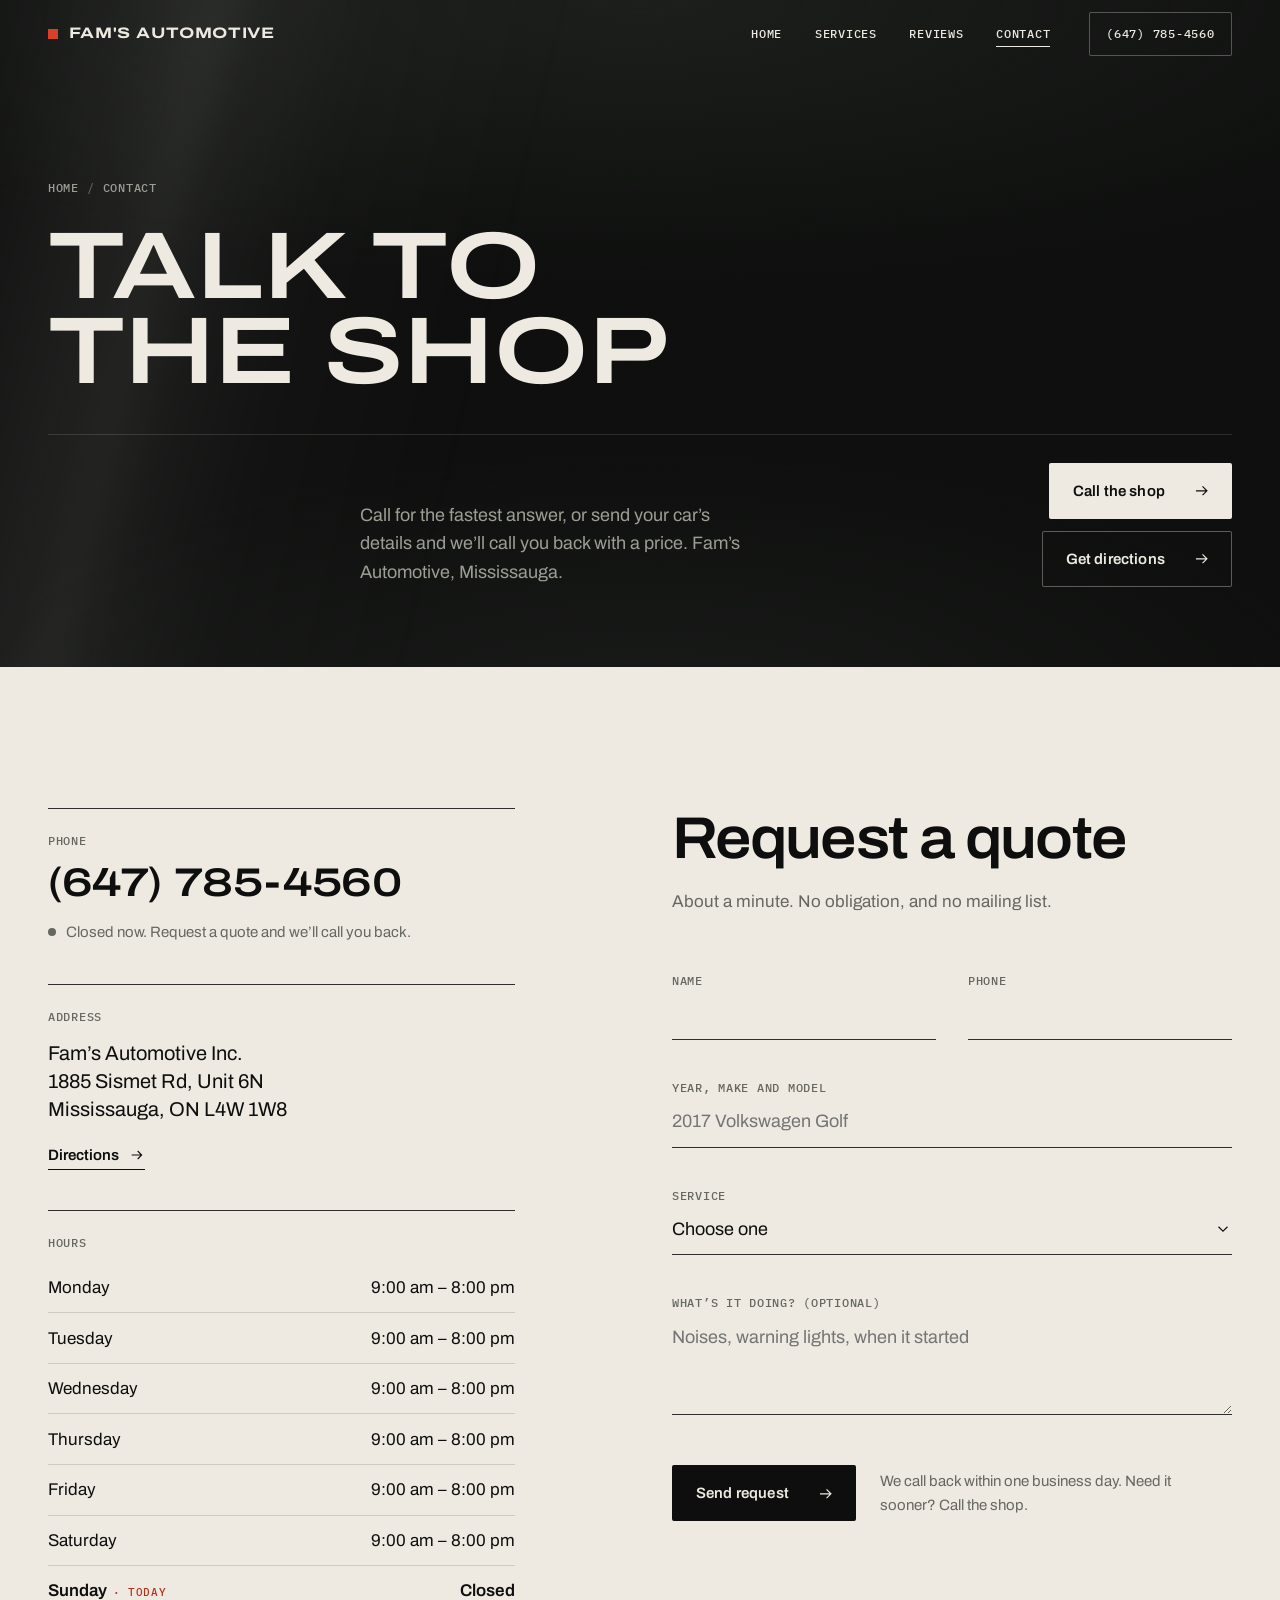
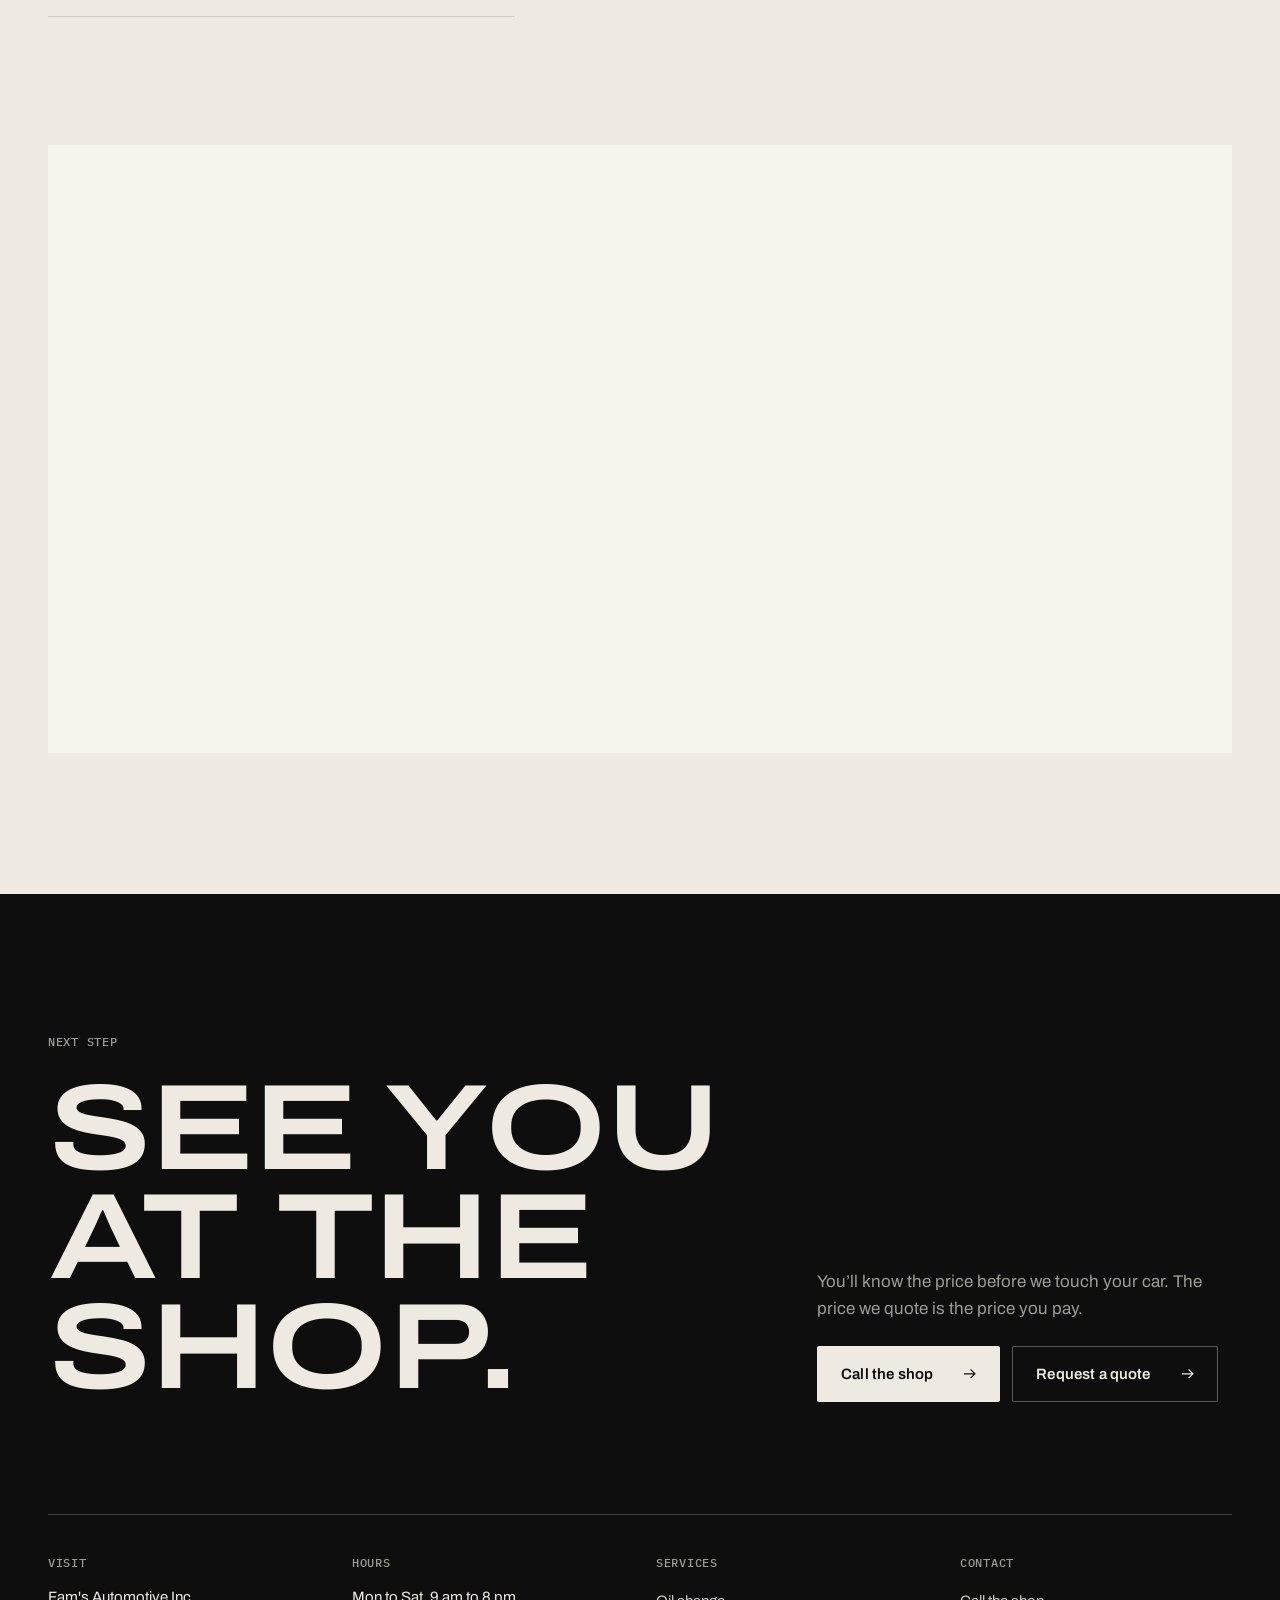
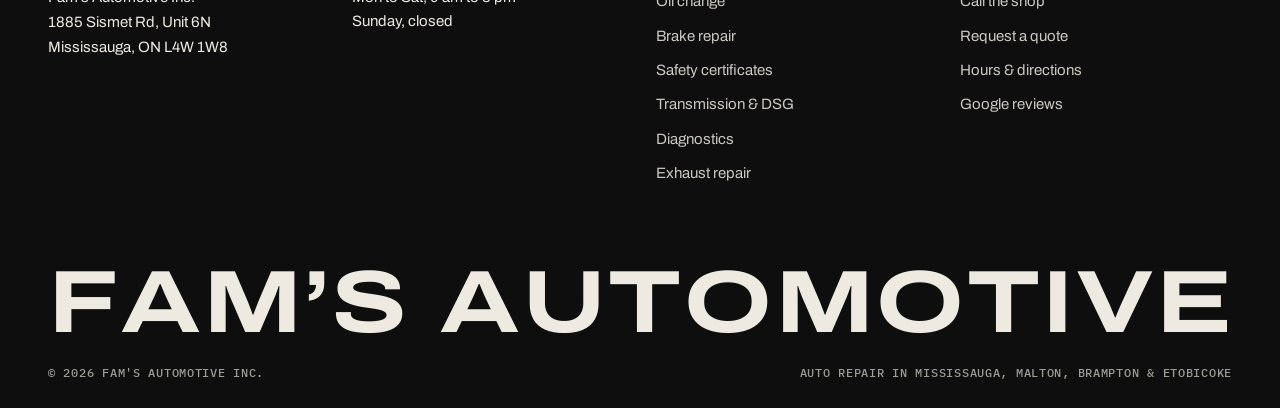
==== commit 9b12afbf: "Best Google reviews, safety certificates and A/C, team names - Reviews: new lead quote and 9 stronge" ====
--- a/contact.html
+++ b/contact.html
@@ -23,7 +23,7 @@
   <link rel="apple-touch-icon" href="images/apple-touch-icon.png">
   <link rel="manifest" href="site.webmanifest">
   <link rel="preload" href="fonts/archivo-var.woff2" as="font" type="font/woff2" crossorigin>
-  <link rel="stylesheet" href="css/styles.css?v=20261026e">
+  <link rel="stylesheet" href="css/styles.css?v=20261026f">
   <script>document.documentElement.classList.add('js')</script>
 
   <script type="application/ld+json">
@@ -161,11 +161,13 @@
                     <option value="">Choose one</option>
                     <option value="oil-change">Oil change &amp; maintenance</option>
                     <option value="brakes">Brakes</option>
+                    <option value="safety">Ontario safety certificate</option>
                     <option value="transmission">Transmission or DSG service</option>
                     <option value="diagnostics">Check engine light / diagnostics</option>
                     <option value="exhaust">Exhaust or manifold</option>
                     <option value="tune-up">Tune-up / spark plugs</option>
                     <option value="suspension">Suspension &amp; steering</option>
+                    <option value="ac">A/C recharge or repair</option>
                     <option value="other">Something else</option>
                   </select>
                   <p class="field__err" id="q-service-err" aria-live="polite"></p>
@@ -222,6 +224,7 @@
           <ul>
             <li><a href="services.html#oil-change">Oil change</a></li>
             <li><a href="services.html#brake-repair">Brake repair</a></li>
+            <li><a href="services.html#safety-certificate">Safety certificates</a></li>
             <li><a href="services.html#transmission-service">Transmission &amp; DSG</a></li>
             <li><a href="services.html#check-engine-light">Diagnostics</a></li>
             <li><a href="services.html#exhaust-repair">Exhaust repair</a></li>
@@ -250,6 +253,6 @@
     <a href="contact.html#quote">Request a quote</a>
   </nav>
 
-  <script src="js/main.js?v=20261026e" defer></script>
+  <script src="js/main.js?v=20261026f" defer></script>
 </body>
 </html>
--- a/css/styles.css
+++ b/css/styles.css
@@ -390,7 +390,7 @@
   .svc-card__meta { padding-bottom: 0.75rem; border-bottom: 1px solid var(--line); }
   .svc-card__more { display: inline-flex; }
 }
-@media (min-width: 64rem) { .svc-grid { grid-template-columns: repeat(3, minmax(0, 1fr)); gap: 3.5rem 2rem; } }
+@media (min-width: 72rem) { .svc-grid { grid-template-columns: repeat(4, minmax(0, 1fr)); gap: 3.5rem 1.75rem; } .svc-card__name { font-size: clamp(1.15rem, 1.6vw, 1.5rem); } }
 @media (hover: hover) and (pointer: fine) {
   .svc-card:hover .svc-card__media img { transform: scale(1.045); filter: saturate(1) contrast(1.03); }
   .svc-card:hover .btn__arrow { transform: translateX(4px); }
@@ -751,3 +751,10 @@
 .area address { font-style: normal; font-size: 1.15rem; line-height: 1.4; }
 .home-faq .faq { max-width: none; }
 @media (min-width: 60rem) { .home-faq { grid-template-columns: 4fr 8fr; column-gap: 2rem; align-items: start; } }
+
+/* Gallery quote tile between the two photos */
+.gallery__quote blockquote { height: 100%; display: flex; flex-direction: column; justify-content: space-between; gap: 2rem; padding: clamp(1.5rem, 2.5vw, 2.25rem); border: 1px solid var(--line-dark); background: rgba(236, 235, 229, 0.035); }
+.gallery__quote blockquote p { font-size: clamp(1.25rem, 1.9vw, 1.6rem); line-height: 1.3; letter-spacing: -0.015em; }
+.gallery__quote footer { color: var(--stone-dark); }
+@media (min-width: 48rem) { .gallery__quote blockquote { aspect-ratio: auto; } }
+@media (max-width: 47.99rem) { .gallery__quote { align-self: stretch; } .gallery__quote blockquote { aspect-ratio: 3 / 4; } }
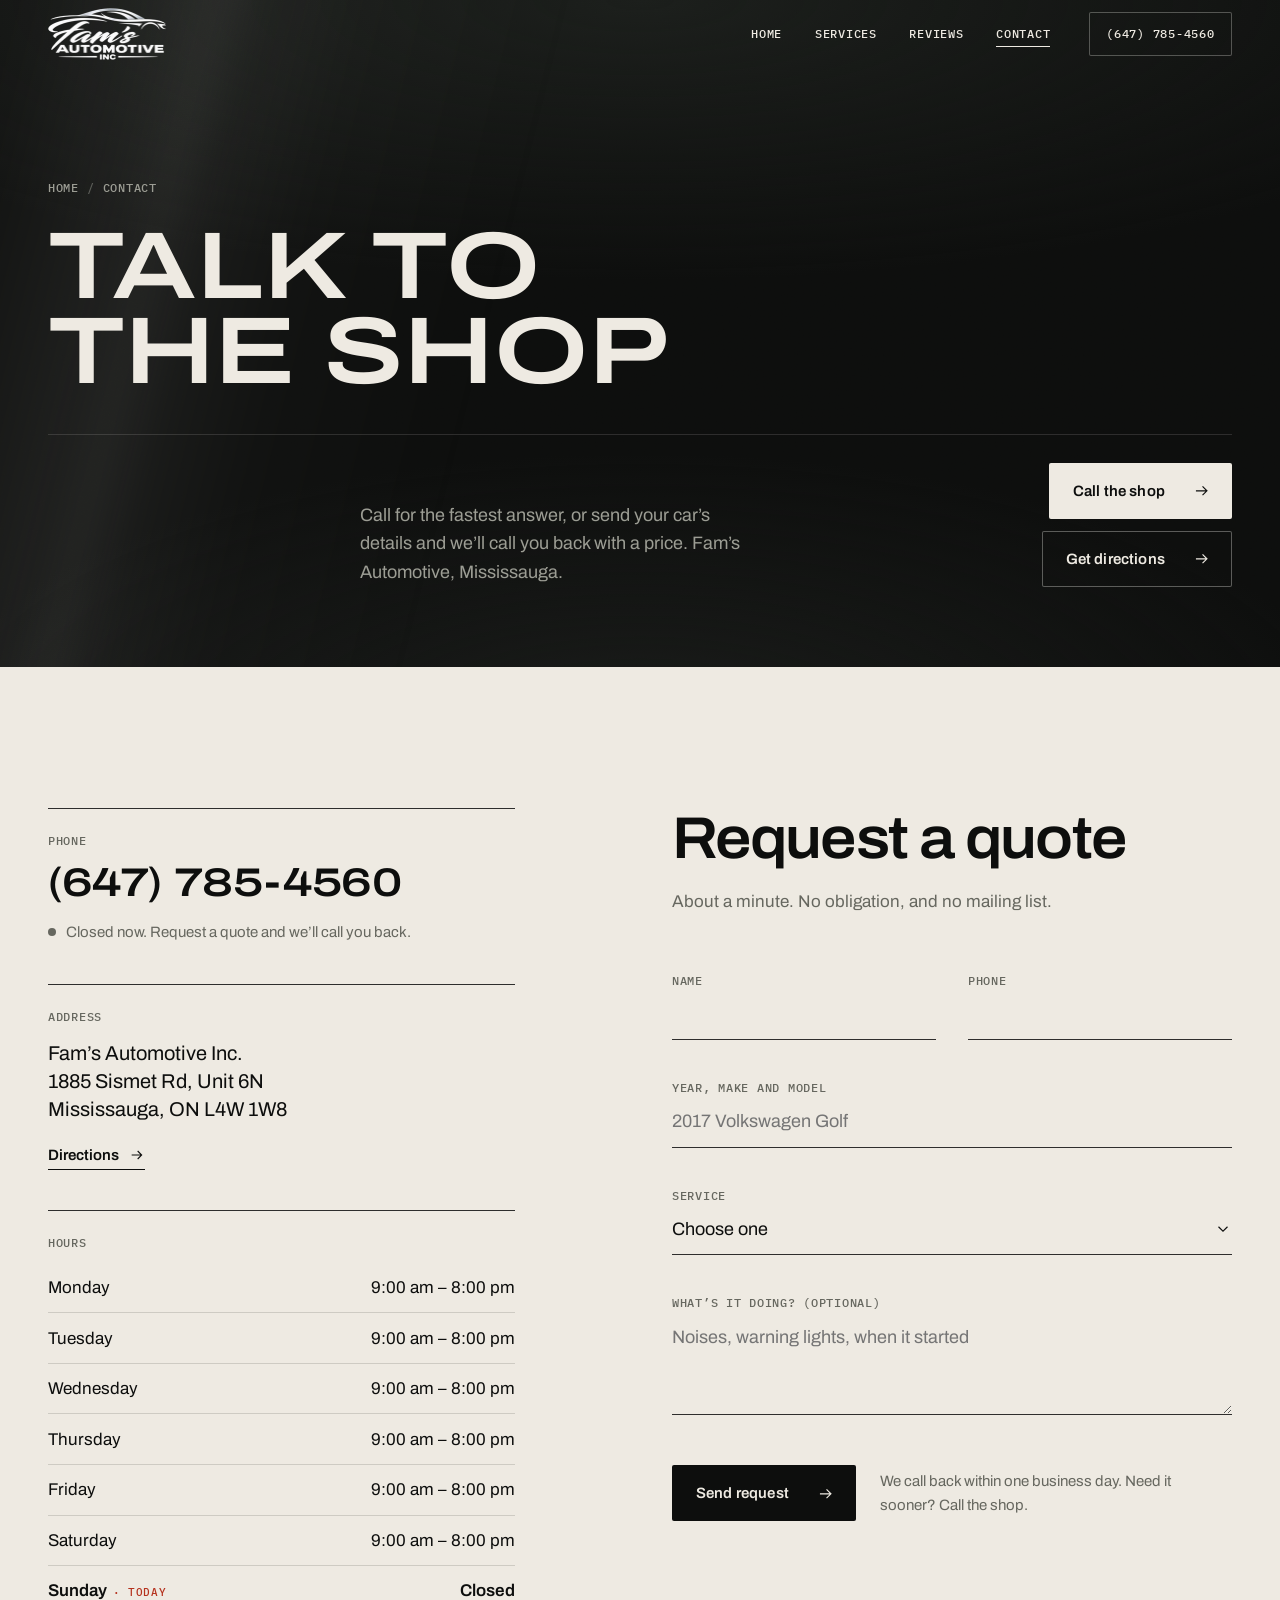
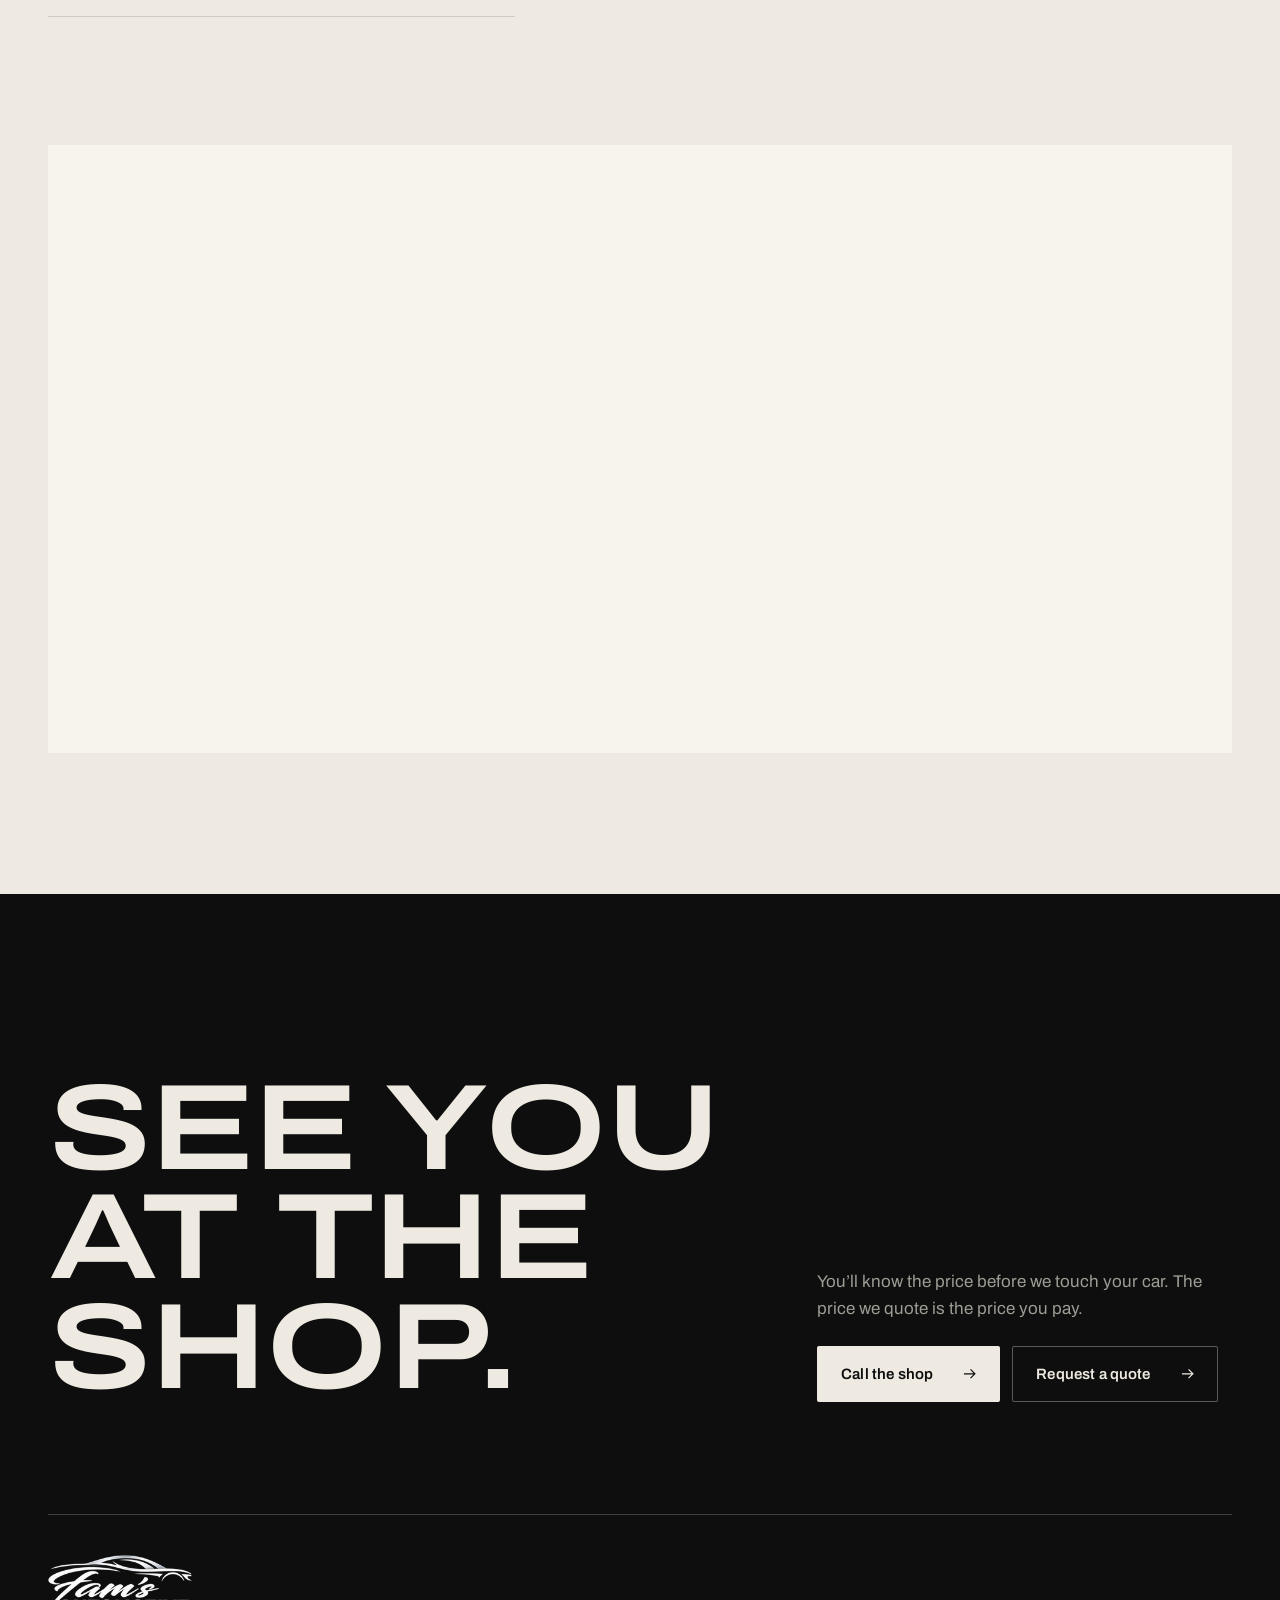
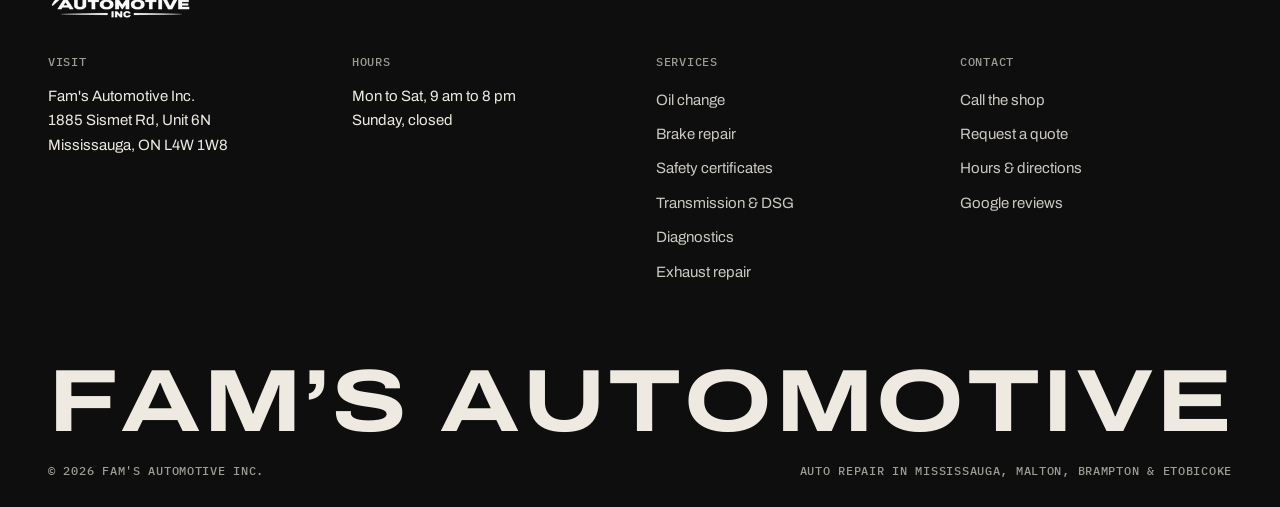
==== commit ea250b35: "Real logo in the header, footer, schema and share image White chrome-car logo (trimmed, 240/480 WebP" ====
--- a/contact.html
+++ b/contact.html
@@ -23,7 +23,7 @@
   <link rel="apple-touch-icon" href="images/apple-touch-icon.png">
   <link rel="manifest" href="site.webmanifest">
   <link rel="preload" href="fonts/archivo-var.woff2" as="font" type="font/woff2" crossorigin>
-  <link rel="stylesheet" href="css/styles.css?v=20261026f">
+  <link rel="stylesheet" href="css/styles.css?v=20261026g">
   <script>document.documentElement.classList.add('js')</script>
 
   <script type="application/ld+json">
@@ -72,7 +72,7 @@
 
   <header class="site-header">
     <div class="wrap site-header__in">
-      <a class="brand" href="./" aria-label="Fam's Automotive, home"><span class="brand__mark" aria-hidden="true"></span><span class="brand__name">Fam's Automotive</span></a>
+      <a class="brand" href="./"><img class="brand__logo" src="images/logo-fams-240.webp" srcset="images/logo-fams-240.webp 240w, images/logo-fams-480.webp 480w" sizes="110px" width="240" height="104" alt="Fam&rsquo;s Automotive Inc., home" fetchpriority="high" decoding="async"></a>
       <nav class="nav label" aria-label="Main"><a href="./">Home</a><a href="services.html">Services</a><a href="./#reviews">Reviews</a><a href="contact.html" aria-current="page">Contact</a></nav>
       <a class="header-call label" href="tel:+16477854560" data-phone aria-label="Call the shop at (647) 785-4560">(647) 785-4560</a>
       <button class="menu-btn label" type="button" aria-expanded="false" aria-controls="menu"><span class="menu-btn__text">Menu</span><span class="menu-btn__lines" aria-hidden="true"></span></button>
@@ -211,6 +211,7 @@
         </div>
       </div>
       <div class="foot">
+        <img class="foot__logo" src="images/logo-fams-240.webp" srcset="images/logo-fams-240.webp 240w, images/logo-fams-480.webp 480w" sizes="160px" width="240" height="104" alt="Fam&rsquo;s Automotive Inc." loading="lazy" decoding="async">
         <div>
           <h2 class="label">Visit</h2>
           <address>Fam's Automotive Inc.<br>1885 Sismet Rd, Unit 6N<br>Mississauga, ON L4W 1W8</address>
@@ -253,6 +254,6 @@
     <a href="contact.html#quote">Request a quote</a>
   </nav>
 
-  <script src="js/main.js?v=20261026f" defer></script>
+  <script src="js/main.js?v=20261026g" defer></script>
 </body>
 </html>
--- a/css/styles.css
+++ b/css/styles.css
@@ -142,6 +142,9 @@
 .site-header.is-scrolled { background: rgba(13, 14, 13, 0.88); backdrop-filter: blur(14px) saturate(1.2); -webkit-backdrop-filter: blur(14px) saturate(1.2); border-bottom-color: var(--line-dark); }
 .site-header__in { display: flex; align-items: center; justify-content: space-between; gap: 1.5rem; height: var(--header-h); }
 .brand { display: inline-flex; align-items: center; gap: 0.7rem; }
+.brand__logo { display: block; height: 2.6rem; width: auto; }
+@media (min-width: 60rem) { .brand__logo { height: 3.2rem; } }
+.foot__logo { grid-column: 1 / -1; display: block; width: 9rem; height: auto; }
 .brand__mark { width: 0.6rem; height: 0.6rem; background: var(--signal); flex: none; }
 .brand__name { font-stretch: 125%; font-weight: 700; font-size: 0.95rem; letter-spacing: 0.04em; text-transform: uppercase; line-height: 1; white-space: nowrap; }
 .nav { display: none; }
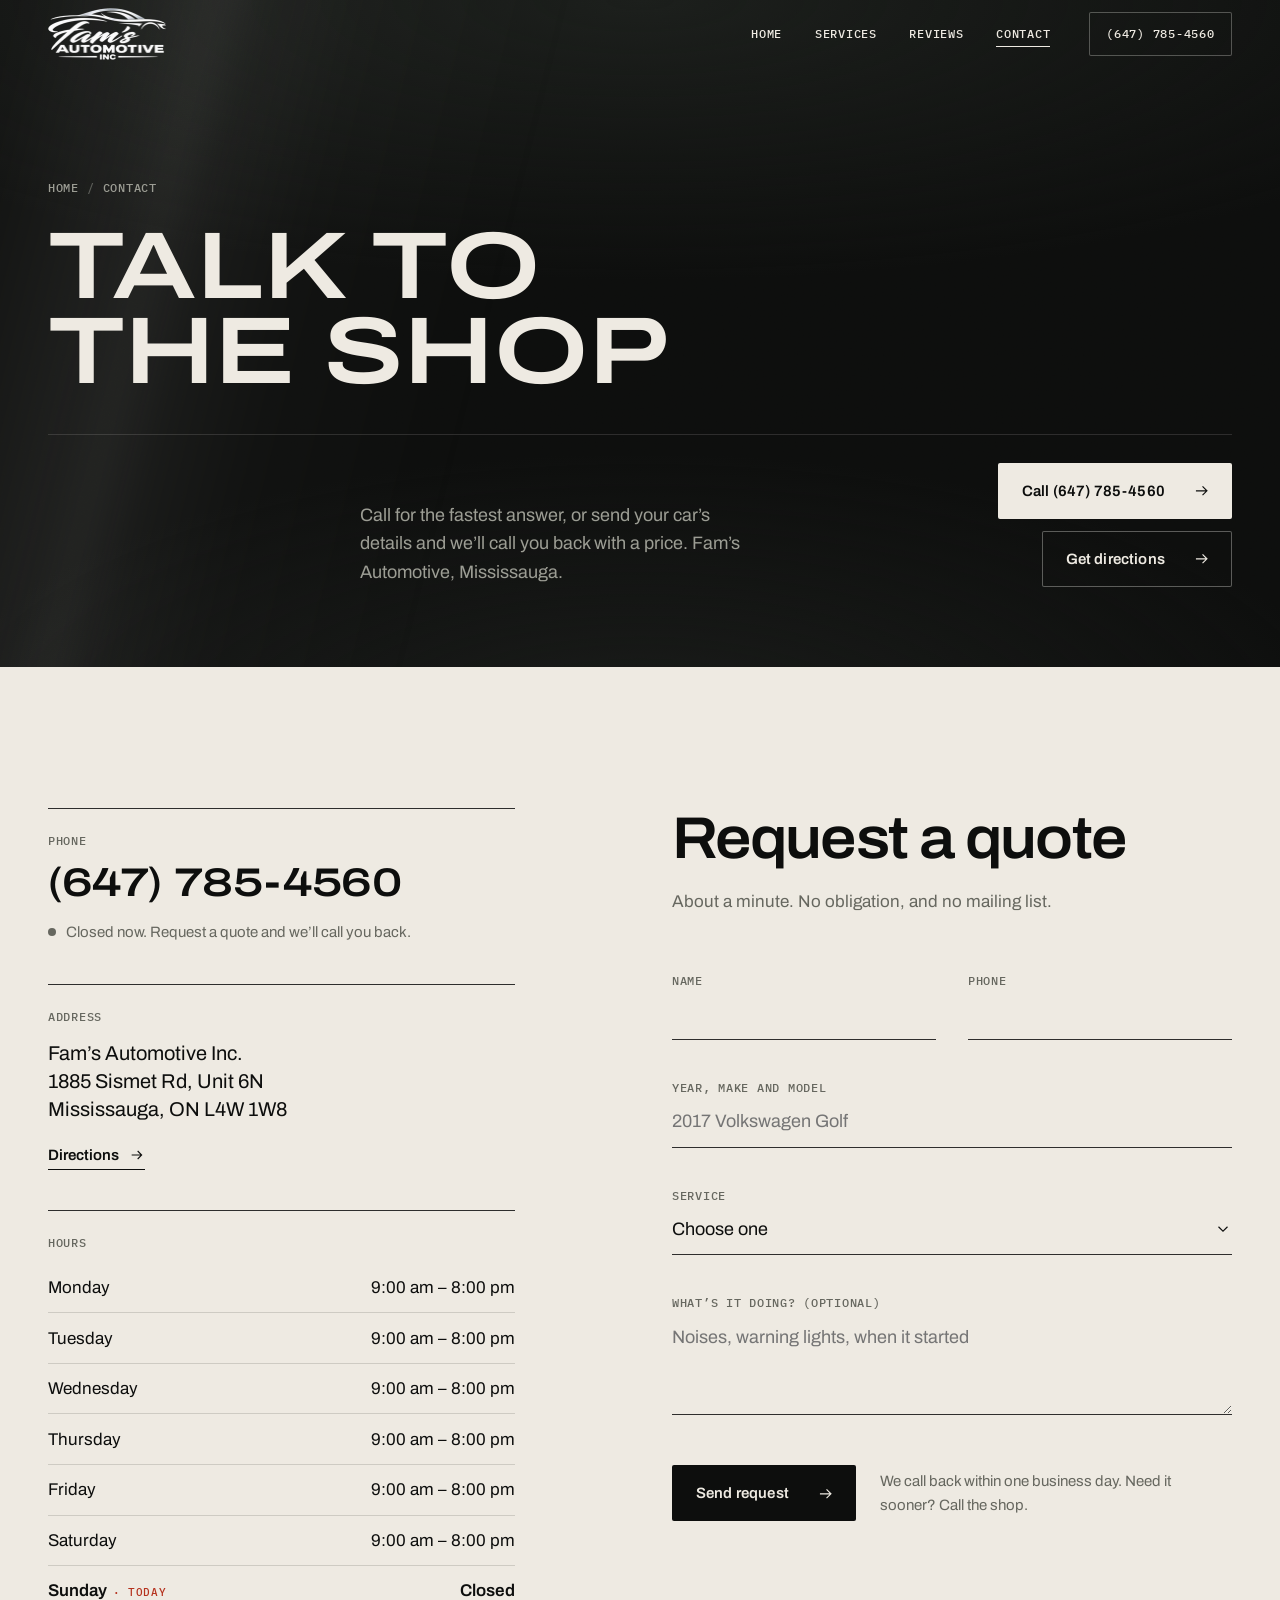
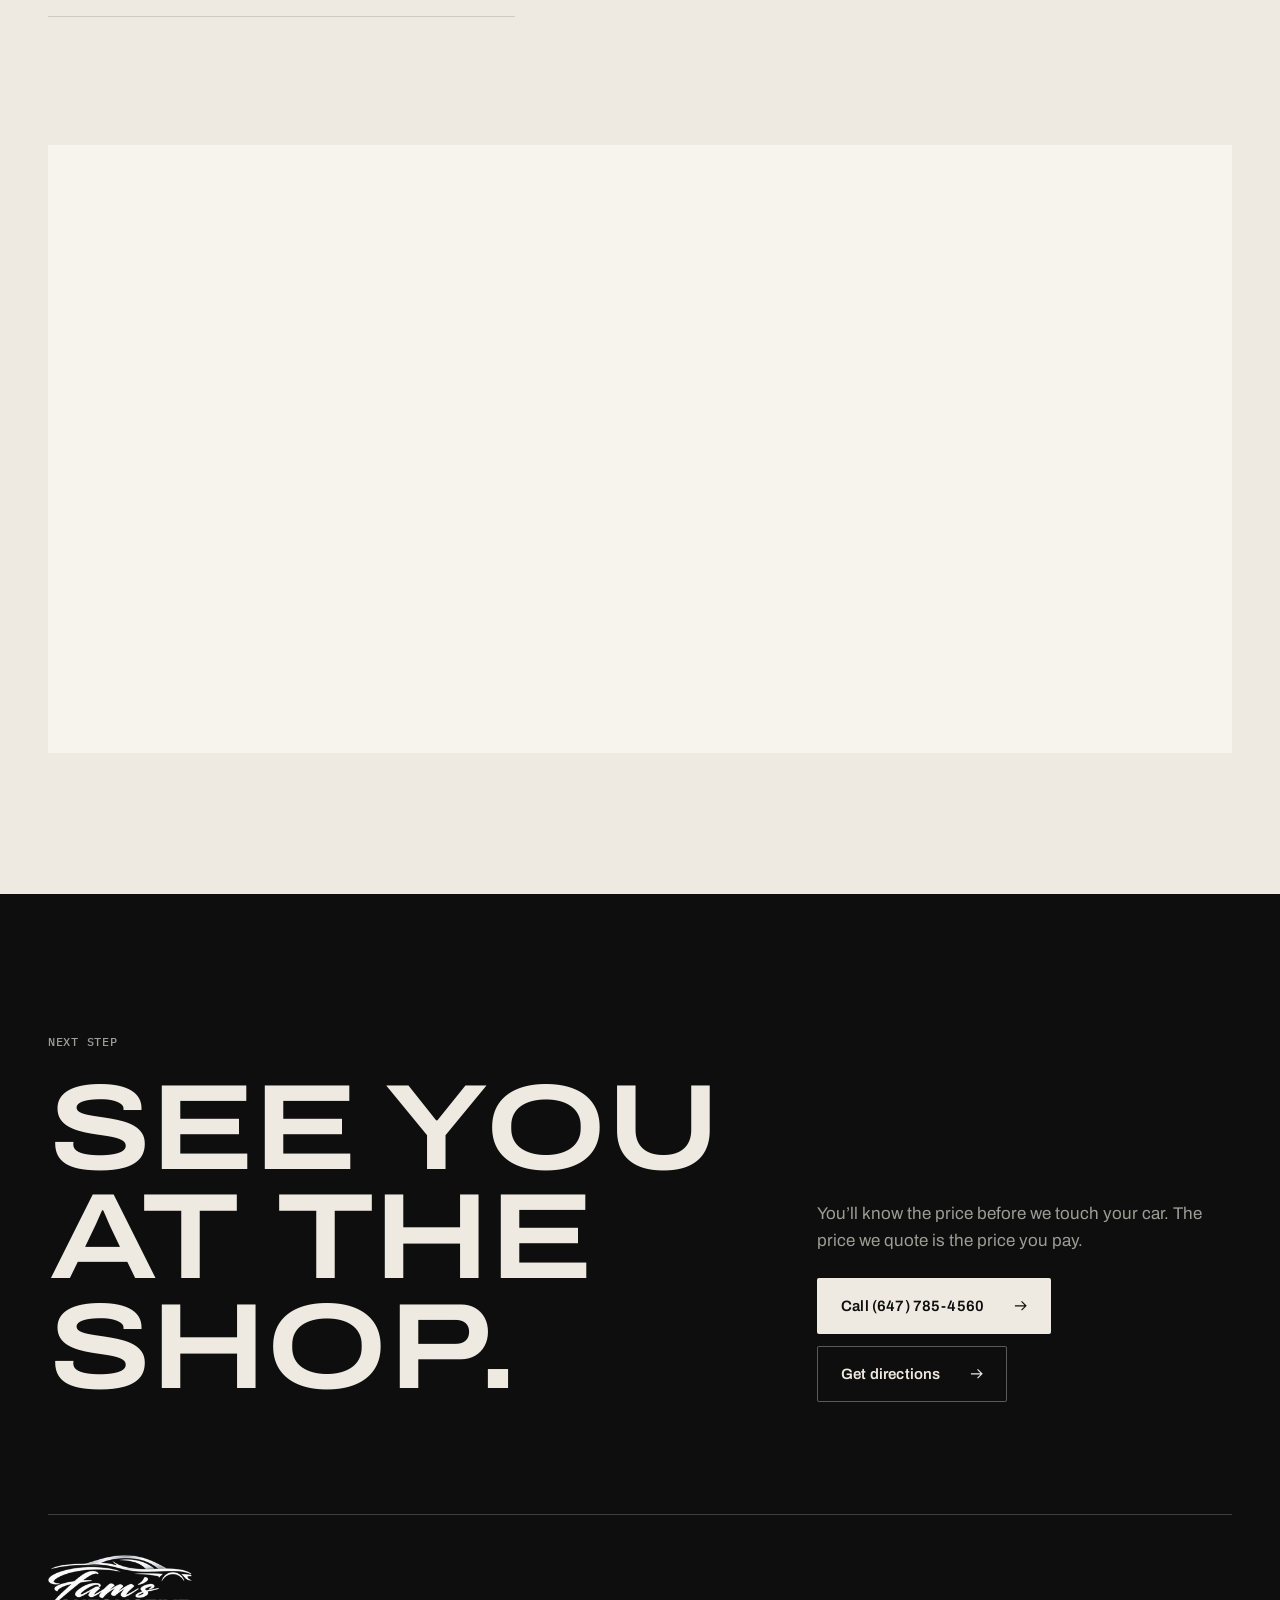
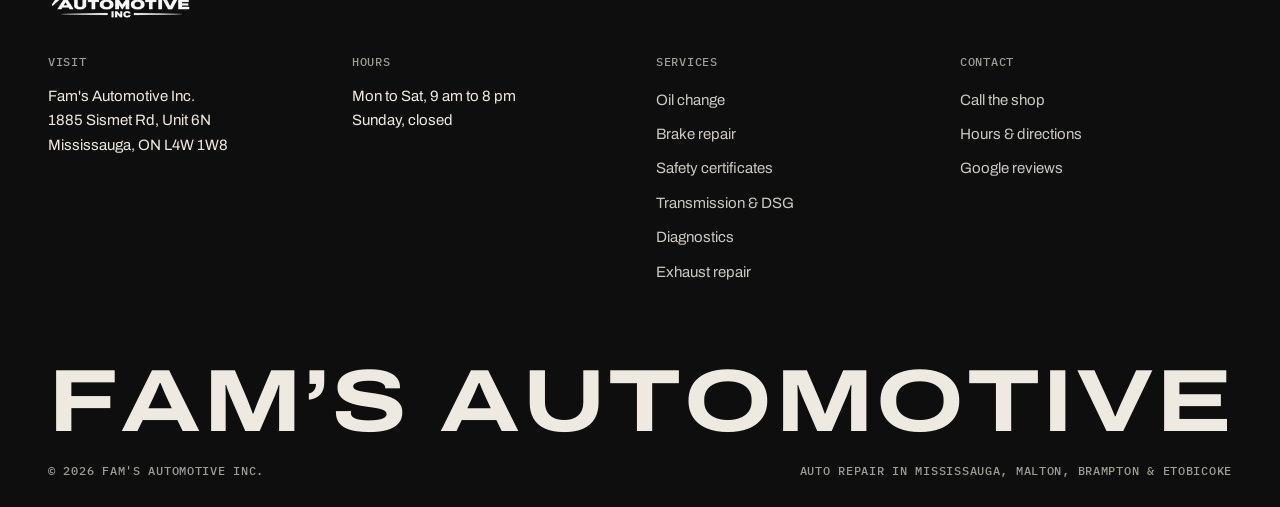
==== commit ede75e01: "Click-to-text, no price placeholders, safer motion, shorter phone page - SMS quote link (pre-filled " ====
--- a/contact.html
+++ b/contact.html
@@ -23,7 +23,7 @@
   <link rel="apple-touch-icon" href="images/apple-touch-icon.png">
   <link rel="manifest" href="site.webmanifest">
   <link rel="preload" href="fonts/archivo-var.woff2" as="font" type="font/woff2" crossorigin>
-  <link rel="stylesheet" href="css/styles.css?v=20261026g">
+  <link rel="stylesheet" href="css/styles.css?v=20261027a">
   <script>document.documentElement.classList.add('js')</script>
 
   <script type="application/ld+json">
@@ -81,8 +81,8 @@
   <div class="menu" id="menu">
     <nav aria-label="Mobile"><ol><li><a class="menu__link" href="./"><span class="label">01</span>Home</a></li><li><a class="menu__link" href="services.html"><span class="label">02</span>Services</a></li><li><a class="menu__link" href="./#reviews"><span class="label">03</span>Reviews</a></li><li><a class="menu__link" href="contact.html"><span class="label">04</span>Contact</a></li></ol></nav>
     <div class="menu__foot">
-      <a class="btn btn--light" href="tel:+16477854560" data-phone>Call the shop <svg class="btn__arrow" viewBox="0 0 24 24" aria-hidden="true"><path d="M4 12h15M13 6l6 6-6 6"/></svg></a>
-      <a class="btn btn--outline-light" href="contact.html#quote">Request a quote <svg class="btn__arrow" viewBox="0 0 24 24" aria-hidden="true"><path d="M4 12h15M13 6l6 6-6 6"/></svg></a>
+      <a class="btn btn--light" href="tel:+16477854560" data-phone><span class="only-touch">Call the shop</span><span class="only-desk">Call (647) 785-4560</span> <svg class="btn__arrow" viewBox="0 0 24 24" aria-hidden="true"><path d="M4 12h15M13 6l6 6-6 6"/></svg></a>
+      <a class="btn btn--outline-light" href="sms:+16477854560?&amp;body=Hi%20Ahmad%2C%20I%27d%20like%20a%20quote.%20My%20car%20is%20a%20(year%2C%20make%2C%20model)%20and%20it%20needs%3A%20">Text for a quote <svg class="btn__arrow" viewBox="0 0 24 24" aria-hidden="true"><path d="M4 12h15M13 6l6 6-6 6"/></svg></a>
     </div>
   </div>
 
@@ -97,7 +97,7 @@
         <div class="page-hero__aside in" style="--d:450">
           <p>Call for the fastest answer, or send your car&rsquo;s details and we&rsquo;ll call you back with a price. Fam&rsquo;s Automotive, Mississauga.</p>
           <div class="page-hero__actions">
-            <a class="btn btn--light" href="tel:+16477854560" data-phone>Call the shop <svg class="btn__arrow" viewBox="0 0 24 24" aria-hidden="true"><path d="M4 12h15M13 6l6 6-6 6"/></svg></a>
+            <a class="btn btn--light" href="tel:+16477854560" data-phone><span class="only-touch">Call the shop</span><span class="only-desk">Call (647) 785-4560</span> <svg class="btn__arrow" viewBox="0 0 24 24" aria-hidden="true"><path d="M4 12h15M13 6l6 6-6 6"/></svg></a>
             <a class="btn btn--outline-light" href="https://www.google.com/maps/dir/?api=1&amp;destination=Fam%27s+Automotive+Inc%2C+1885+Sismet+Rd+Unit+6N%2C+Mississauga%2C+ON+L4W+1W8" target="_blank" rel="noopener">Get directions <svg class="btn__arrow" viewBox="0 0 24 24" aria-hidden="true"><path d="M4 12h15M13 6l6 6-6 6"/></svg></a>
           </div>
         </div>
@@ -205,8 +205,9 @@
         <div class="closing__cta reveal" style="--i:1">
           <p>You&rsquo;ll know the price before we touch your car. The price we quote is the price you pay.</p>
           <div class="closing__btns">
-            <a class="btn btn--light" href="tel:+16477854560" data-phone>Call the shop <svg class="btn__arrow" viewBox="0 0 24 24" aria-hidden="true"><path d="M4 12h15M13 6l6 6-6 6"/></svg></a>
-            <a class="btn btn--outline-light" href="contact.html#quote">Request a quote <svg class="btn__arrow" viewBox="0 0 24 24" aria-hidden="true"><path d="M4 12h15M13 6l6 6-6 6"/></svg></a>
+            <a class="btn btn--light" href="tel:+16477854560" data-phone><span class="only-touch">Call the shop</span><span class="only-desk">Call (647) 785-4560</span> <svg class="btn__arrow" viewBox="0 0 24 24" aria-hidden="true"><path d="M4 12h15M13 6l6 6-6 6"/></svg></a>
+            <a class="btn btn--outline-light only-touch" href="sms:+16477854560?&amp;body=Hi%20Ahmad%2C%20I%27d%20like%20a%20quote.%20My%20car%20is%20a%20(year%2C%20make%2C%20model)%20and%20it%20needs%3A%20">Text for a quote <svg class="btn__arrow" viewBox="0 0 24 24" aria-hidden="true"><path d="M4 12h15M13 6l6 6-6 6"/></svg></a>
+            <a class="btn btn--outline-light only-desk" href="https://www.google.com/maps/dir/?api=1&amp;destination=Fam%27s+Automotive+Inc%2C+1885+Sismet+Rd+Unit+6N%2C+Mississauga%2C+ON+L4W+1W8" target="_blank" rel="noopener">Get directions <svg class="btn__arrow" viewBox="0 0 24 24" aria-hidden="true"><path d="M4 12h15M13 6l6 6-6 6"/></svg></a>
           </div>
         </div>
       </div>
@@ -235,7 +236,7 @@
           <h2 class="label">Contact</h2>
           <ul>
             <li><a href="tel:+16477854560" data-phone>Call the shop</a></li>
-            <li><a href="contact.html#quote">Request a quote</a></li>
+            <li class="only-touch"><a href="sms:+16477854560?&amp;body=Hi%20Ahmad%2C%20I%27d%20like%20a%20quote.%20My%20car%20is%20a%20(year%2C%20make%2C%20model)%20and%20it%20needs%3A%20">Text for a quote</a></li>
             <li><a href="contact.html#hours">Hours &amp; directions</a></li>
             <li><a href="https://share.google/P5KAsRLT8g4FF58c0" rel="noopener" target="_blank">Google reviews</a></li>
           </ul>
@@ -250,10 +251,10 @@
   </footer>
 
   <nav class="mbar" aria-label="Quick contact">
-    <a href="tel:+16477854560" data-phone><svg viewBox="0 0 24 24" aria-hidden="true"><path d="M5 4h4l2 5-2.5 1.5a11 11 0 0 0 5 5L15 13l5 2v4a2 2 0 0 1-2 2A16 16 0 0 1 3 6a2 2 0 0 1 2-2"/></svg> Call the shop</a>
-    <a href="contact.html#quote">Request a quote</a>
+    <a href="tel:+16477854560" data-phone><svg viewBox="0 0 24 24" aria-hidden="true"><path d="M5 4h4l2 5-2.5 1.5a11 11 0 0 0 5 5L15 13l5 2v4a2 2 0 0 1-2 2A16 16 0 0 1 3 6a2 2 0 0 1 2-2"/></svg> Call</a>
+    <a href="sms:+16477854560?&amp;body=Hi%20Ahmad%2C%20I%27d%20like%20a%20quote.%20My%20car%20is%20a%20(year%2C%20make%2C%20model)%20and%20it%20needs%3A%20"><svg viewBox="0 0 24 24" aria-hidden="true"><path d="M4 5h16v11H9l-5 4z"/><path d="M8 9.5h8M8 12.5h5"/></svg> Text for a quote</a>
   </nav>
 
-  <script src="js/main.js?v=20261026g" defer></script>
+  <script src="js/main.js?v=20261027a" defer></script>
 </body>
 </html>
--- a/css/styles.css
+++ b/css/styles.css
@@ -60,8 +60,8 @@
   -webkit-font-smoothing: antialiased;
   -moz-osx-font-smoothing: grayscale;
   text-rendering: optimizeLegibility;
-  padding-bottom: var(--mbar-h);
-}
+}
+@media (max-width: 59.99rem) { body { padding-bottom: calc(60px + env(safe-area-inset-bottom)); } }
 img, svg, video, iframe { display: block; max-width: 100%; }
 a { color: inherit; text-decoration: none; }
 button, input, select, textarea { font: inherit; color: inherit; }
@@ -224,12 +224,13 @@
 @media (max-width: 59.99rem) {
   .hero__video { display: block; position: absolute; inset: 0; width: 100%; height: 100%; object-fit: cover; opacity: 0; transition: opacity 1.4s var(--ease); }
   .hero__video.is-playing { opacity: 0.8; }
+  .hero__kicker, .hero__sub, .hero__note { text-shadow: 0 1px 12px rgba(0, 0, 0, 0.5); }
   .hero__shade {
     display: block; position: absolute; inset: 0;
     background:
-      linear-gradient(to bottom, rgba(13, 14, 13, 0.75) 0%, rgba(13, 14, 13, 0) 22%),
+      linear-gradient(to bottom, rgba(13, 14, 13, 0.85) 0%, rgba(13, 14, 13, 0) 26%),
       linear-gradient(to top, rgba(13, 14, 13, 0.85) 0%, rgba(13, 14, 13, 0) 35%),
-      radial-gradient(90% 45% at 50% 46%, rgba(13, 14, 13, 0.62) 0%, rgba(13, 14, 13, 0.18) 100%);
+      radial-gradient(110% 60% at 50% 46%, rgba(13, 14, 13, 0.72) 0%, rgba(13, 14, 13, 0.24) 100%);
   }
 }
 .hero__sheen--warm {
@@ -279,10 +280,10 @@
 
 /* Load-in: masked line rise for the headline, simple fades for the rest */
 @media (prefers-reduced-motion: no-preference) {
-  .js .in { opacity: 0; transform: translateY(16px); animation: in 1.1s var(--ease) forwards; animation-delay: calc(var(--d, 0) * 1ms + 150ms); }
+  .js .in { opacity: 0; transform: translateY(10px); animation: in 0.45s var(--ease) forwards; animation-delay: calc(var(--d, 0) * 1ms + 20ms); }
   @keyframes in { to { opacity: 1; transform: none; } }
   .js .line { display: block; overflow: hidden; padding-bottom: 0.06em; margin-bottom: -0.06em; }
-  .js .line > span { display: block; transform: translateY(105%); animation: line 1.2s var(--ease) forwards; animation-delay: calc(var(--d, 0) * 1ms + 150ms); }
+  .js .line > span { display: block; transform: translateY(105%); animation: line 0.55s var(--ease) forwards; animation-delay: calc(var(--d, 0) * 1ms + 20ms); }
   @keyframes line { to { transform: none; } }
 }
 
@@ -441,7 +442,7 @@
   }
   .quotes::-webkit-scrollbar { display: none; }
   .quotes li {
-    flex: 0 0 84%; scroll-snap-align: start; gap: 1.5rem;
+    flex: 0 0 80%; scroll-snap-align: start; gap: 1.5rem;
     padding: 1.5rem 1.35rem 1.4rem; border: 1px solid var(--line-dark); background: rgba(236, 235, 229, 0.035);
   }
   .motion .quotes::after { display: none; }
@@ -578,7 +579,7 @@
   transform: translateY(101%); transition: transform 0.5s var(--ease);
 }
 .mbar.is-on { transform: none; }
-.mbar a { display: flex; align-items: center; justify-content: center; gap: 0.6rem; height: 3.75rem; font-weight: 600; font-size: 0.9375rem; }
+.mbar a { display: flex; align-items: center; justify-content: center; gap: 0.6rem; min-height: 56px; height: 60px; font-weight: 600; font-size: 0.9375rem; }
 .mbar a + a { border-left: 1px solid var(--line-dark); }
 .mbar a:first-child { background: var(--bone); color: var(--ink); }
 .mbar svg { width: 1rem; height: 1rem; fill: none; stroke: currentColor; stroke-width: 1.6; }
@@ -761,3 +762,22 @@
 .gallery__quote footer { color: var(--stone-dark); }
 @media (min-width: 48rem) { .gallery__quote blockquote { aspect-ratio: auto; } }
 @media (max-width: 47.99rem) { .gallery__quote { align-self: stretch; } .gallery__quote blockquote { aspect-ratio: 3 / 4; } }
+
+/* Phones text, desktops call: SMS buttons only on small screens */
+@media (max-width: 59.99rem) { .only-desk { display: none !important; } }
+@media (min-width: 60rem) { .only-touch { display: none !important; } }
+.hero__note { margin-top: 1rem; color: var(--stone-dark); }
+
+/* Missing or slow images sit on a dark neutral, never an empty beige box; hide broken-image icons and alt text */
+.svc-card__media, .svc__photo, .gallery__media, .family__img { background-color: var(--ink-3); }
+.svc-card__media img, .svc__photo img, .gallery__media img, .family__img, .family__thumbs img { color: transparent; font-size: 0; }
+
+/* Comparison: phones show 4 rows until expanded */
+.compare__toggle { display: none; }
+@media (max-width: 39.99rem) {
+  .js .compare:not(.is-open) .compare__extra { display: none; }
+  .js .compare__toggle:not([hidden]) {
+    display: flex; align-items: center; justify-content: center; width: 100%; min-height: 3.25rem; margin-top: 0.25rem;
+    border-top: 1px solid var(--line-strong); font-weight: 600; font-size: 0.9375rem;
+  }
+}
